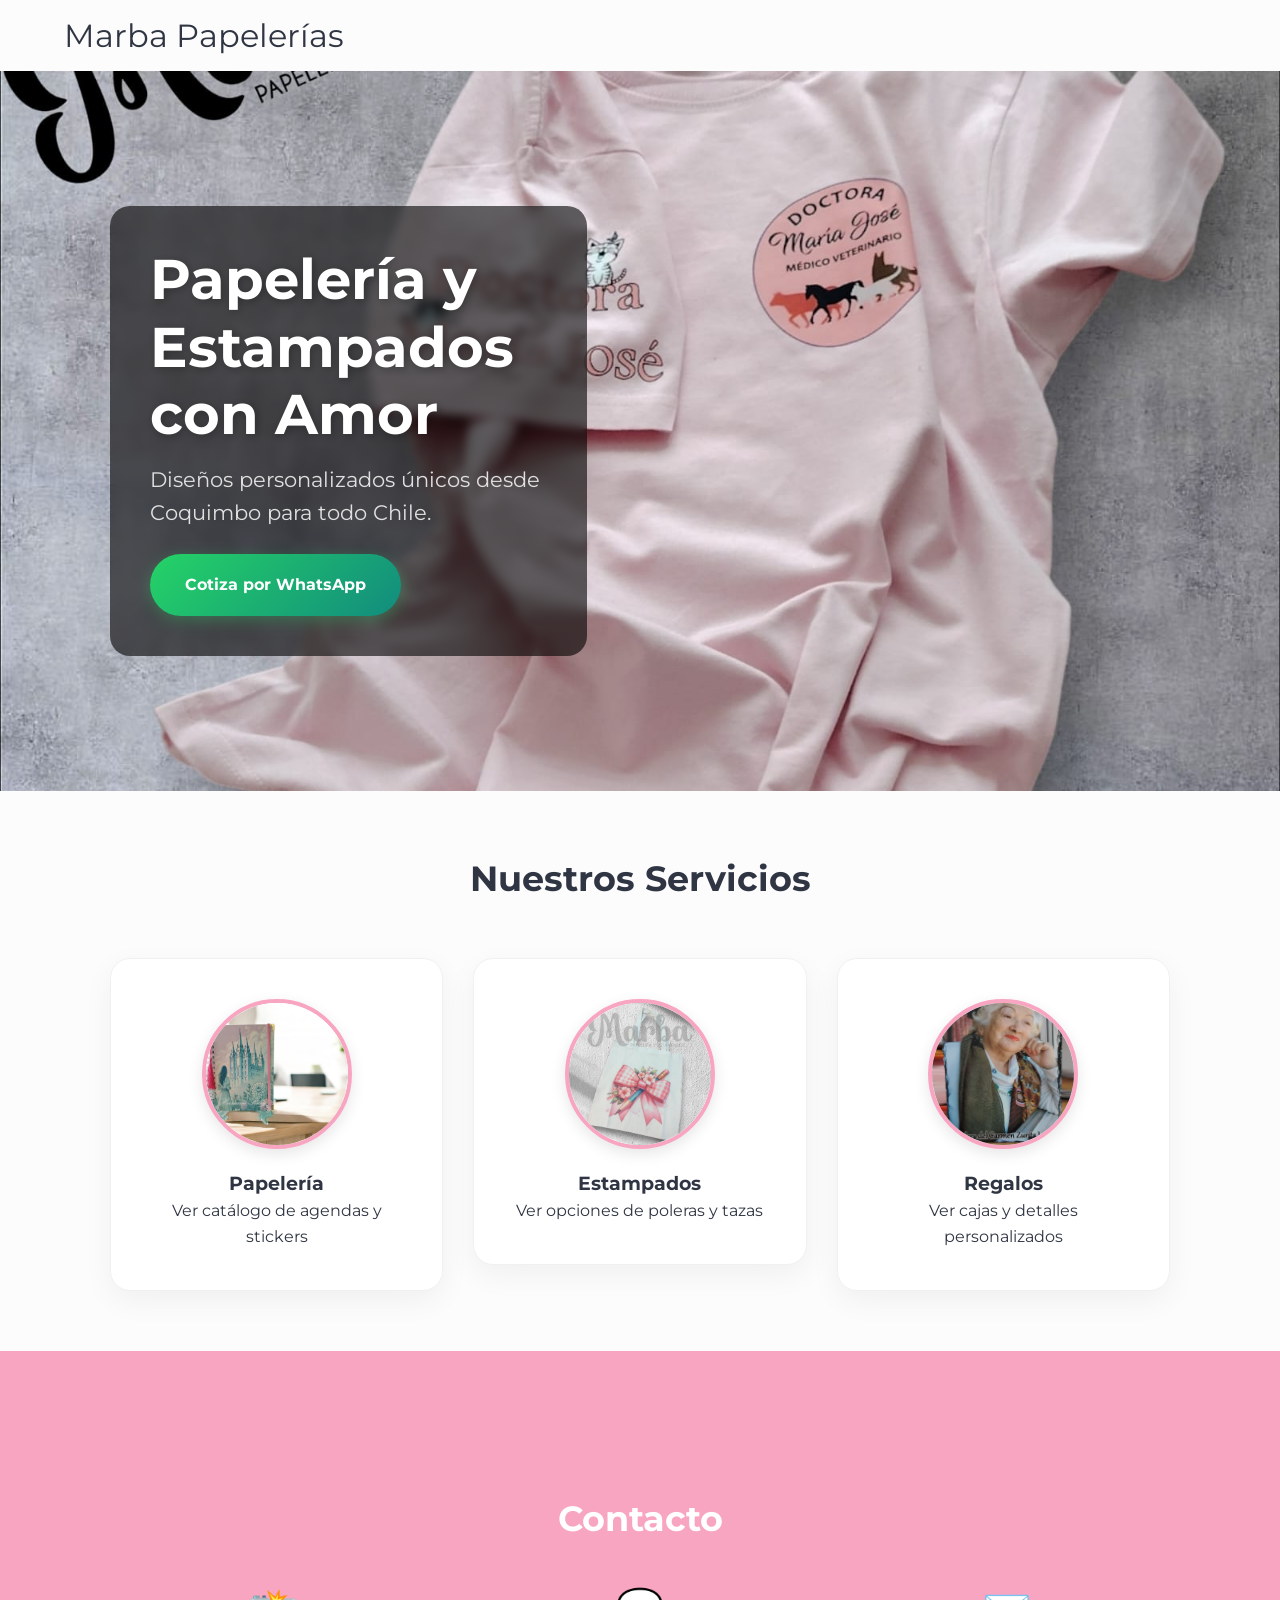
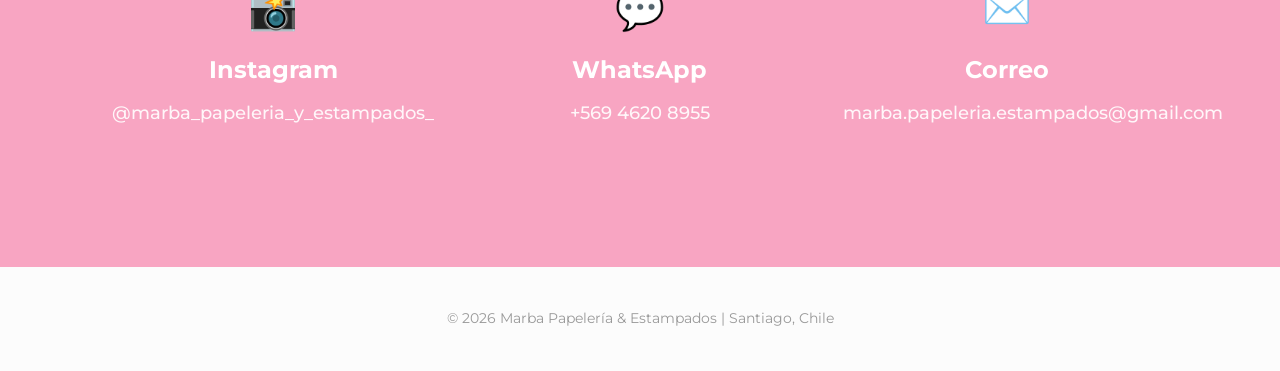
==== index.html @ c088f4d2 "Cambios" ====
<!DOCTYPE html>
<html lang="es">
<head>
    <link rel="icon" type="image/png" href="favicon.png">
    <meta charset="UTF-8">
    <meta name="viewport" content="width=device-width, initial-scale=1.0">
    <title>Marba | Papelería y Estampados</title>
    <link href="https://fonts.googleapis.com/css2?family=Montserrat:wght@400;700&family=Pacifico&display=swap" rel="stylesheet">
    <link rel="stylesheet" href="style.css">
</head>
<body>

    <nav>
        <div class="logo">Marba Papelerías</div>
    </nav>

    <header class="hero">
        <div class="container hero-flex">
            <div class="hero-text-block">
                <h1>Papelería y Estampados con Amor</h1>
                <p>Diseños personalizados únicos desde Coquimbo para todo Chile.</p>
                <a href="https://wa.me/56946208955" class="btn-cta" target="_blank">Cotiza por WhatsApp</a>
            </div>
            <div class="hero-image-spacer"></div>
        </div>
    </header>

    <main class="container" id="servicios">
        <h2 class="section-title">Nuestros Servicios</h2>
        <div class="grid-productos">
            <a href="papeleria.html" class="card-link">
                <div class="card">
                    <div class="card-img-container">
                        <img src="papeleria-img.jpg" alt="Papelería Marba">
                    </div>
                    <h3>Papelería</h3>
                    <p>Ver catálogo de agendas y stickers</p>
                </div>
            </a>

            <a href="estampados.html" class="card-link">
                <div class="card">
                    <div class="card-img-container">
                        <img src="estampados-img.jpg" alt="Estampados Marba">
                    </div>
                    <h3>Estampados</h3>
                    <p>Ver opciones de poleras y tazas</p>
                </div>
            </a>

            <a href="regalos.html" class="card-link">
                <div class="card">
                    <div class="card-img-container">
                        <img src="regalos-img.jpg" alt="Regalos Marba">
                    </div>
                    <h3>Regalos</h3>
                    <p>Ver cajas y detalles personalizados</p>
                </div>
            </a>
        </div>
    </main>

   <section class="contacto-section">
    <div class="container">
        <h2 class="section-title" style="color: white; margin-bottom: 30px;">Contacto</h2>
        <div class="contacto-grid">
            <div class="contacto-item">
                <span class="contacto-icon">📸</span>
                <h3>Instagram</h3>
                <a href="https://www.instagram.com/marba_papeleria_y_estampados_/" target="_blank" class="contacto-link">@marba_papeleria_y_estampados_</a>
            </div>
            <div class="contacto-item">
                <span class="contacto-icon">💬</span>
                <h3>WhatsApp</h3>
                <a href="https://wa.me/56946208955" target="_blank" class="contacto-link">+569 4620 8955</a>
            </div>
            <div class="contacto-item">
                <span class="contacto-icon">✉️</span>
                <h3>Correo</h3>
                <a href="mailto:marba.papeleria.estampados@gmail.com" class="contacto-link">marba.papeleria.estampados@gmail.com</a>
            </div>
        </div>
    </div>
</section>
<footer>
    <p>&copy; 2026 Marba Papelería & Estampados | Santiago, Chile</p>
</footer>
---- style.css ----
/* Variables de color de marca Marba */
:root {
    --primario: #ff6b81;
    --secundario: #f8a5c2;
    --oscuro: #2f3542;
    --blanco: #ffffff;
    --fondo: #fcfcfc;
    --whatsapp: #25d366;
}

/* Reset de estilos base */
* { 
    margin: 0; 
    padding: 0; 
    box-sizing: border-box; 
}

html { 
    scroll-behavior: smooth; 
}

body {
    font-family: 'Montserrat', sans-serif;
    color: var(--oscuro);
    background-color: var(--fondo);
    line-height: 1.6;
}

/* Navegación */
/* Ajuste general del nav */
nav {
    padding: 10px 5%; /* Reducimos el grosor de la barra blanca */
}

.logo {
    font-size: 2rem; /* Un poco más pequeño para dejar aire */
}

/* Sección Hero (Cabecera) */
.hero {
    background-image: url('hero-marba.jpg'); /* Asegúrate que la extensión sea .jpg */
    background-size: cover;
    background-position: center;
    background-attachment: fixed; /* Efecto Parallax */
    min-height: 80vh; 
    display: flex;
    align-items: center;
    color: white;
}

.hero-flex {
    display: flex;
    justify-content: space-between;
    align-items: center;
    width: 100%;
}

.hero-text-block {
    flex: 0 0 45%;
    text-align: left;
    background-color: rgba(0, 0, 0, 0.6); /* Fondo oscuro para leer mejor */
    padding: 40px;
    border-radius: 20px;
    backdrop-filter: blur(5px); /* Efecto desenfoque */
}

.hero-text-block h1 {
    font-size: 3.5rem;
    margin-bottom: 15px;
    line-height: 1.2;
    text-shadow: 2px 2px 10px rgba(0,0,0,0.3);
}

.hero-text-block p {
    font-size: 1.3rem;
    margin-bottom: 25px;
    color: #e0e0e0;
}

.hero-image-spacer {
    flex: 0 0 50%;
}

/* Botón de WhatsApp Pro */
.btn-cta {
    display: inline-block;
    background: linear-gradient(135deg, var(--whatsapp) 0%, #128c7e 100%);
    color: white;
    padding: 18px 35px;
    border-radius: 50px;
    text-decoration: none;
    font-weight: bold;
    transition: 0.3s;
    box-shadow: 0 4px 15px rgba(37, 211, 102, 0.3);
}

.btn-cta:hover { 
    transform: scale(1.05); 
    box-shadow: 0 6px 20px rgba(37, 211, 102, 0.4);
}

/* Grid de Servicios (Página Principal) */
.container { 
    max-width: 1100px; 
    margin: 60px auto; 
    padding: 0 20px; 
}

.section-title { 
    text-align: center; 
    margin-bottom: 50px; 
    font-size: 2.2rem; 
}

.grid-productos {
    display: grid;
    grid-template-columns: repeat(auto-fit, minmax(300px, 1fr));
    gap: 30px;
}

.card-link { 
    text-decoration: none; 
    color: inherit; 
}

.card {
    background: var(--blanco);
    padding: 40px;
    border-radius: 20px;
    text-align: center;
    box-shadow: 0 10px 30px rgba(0,0,0,0.05);
    transition: 0.3s;
    border: 1px solid #f0f0f0;
}

.card:hover { 
    transform: translateY(-10px); 
    border-color: var(--primario); 
}

/* Estilo para las fotos circulares en los servicios */
.card-img-container {
    width: 150px;
    height: 150px;
    margin: 0 auto 20px;
    border-radius: 50%;
    overflow: hidden;
    border: 4px solid var(--secundario);
    box-shadow: 0 5px 15px rgba(0,0,0,0.1);
}

.card-img-container img {
    width: 100%;
    height: 100%;
    object-fit: cover;
}

/* Galerías Internas (Papelería, Estampados, Regalos) */
.galeria-real {
    display: grid;
    grid-template-columns: repeat(auto-fit, minmax(280px, 1fr));
    gap: 25px;
    margin: 30px auto;
    max-width: 1000px;
}

.foto-item {
    background: var(--blanco);
    padding: 10px;
    border-radius: 15px;
    box-shadow: 0 4px 10px rgba(0,0,0,0.05);
    text-align: center;
}

.foto-item img {
    width: 100%;
    height: 250px; /* Tamaño controlado para que no sea invasivo */
    object-fit: cover;
    border-radius: 10px;
}

/* Secciones Sociales y Footer */
.social-section { 
    background-color: var(--secundario); 
    padding: 80px 20px; 
    text-align: center; 
    color: white; 
    margin-top: 60px; 
}

.insta-link { 
    color: white; 
    font-weight: bold; 
    font-size: 1.5rem; 
    text-decoration: none; 
    display: block; 
    margin-top: 15px; 
}

footer { 
    padding: 40px; 
    text-align: center; 
    font-size: 0.9rem; 
    color: #999; 
}

/* Animaciones de Entrada */
@keyframes aparecerSuave {
    from {
        opacity: 0;
        transform: translateY(30px);
    }
    to {
        opacity: 1;
        transform: translateY(0);
    }
}

.hero-content, .card, .section-title, .foto-item {
    animation: aparecerSuave 0.8s ease-out forwards;
}

.card:nth-child(1) { animation-delay: 0.2s; }
.card:nth-child(2) { animation-delay: 0.4s; }
.card:nth-child(3) { animation-delay: 0.6s; }

/* Responsive para Celulares */
@media (max-width: 768px) {
    .hero {
        min-height: 60vh; /* Bajamos un poco la altura en el celu */
        padding: 40px 10px; /* Menos espacio interno */
    }

    .hero-flex {
        flex-direction: column; /* Apilamos los elementos */
    }

    .hero-text-block {
        flex: 0 0 100%;
        text-align: center;
        padding: 20px; /* Reducimos el padding para que no tape tanto */
        margin: 0 10px;
        border-radius: 15px;
    }

    .hero-text-block h1 { 
        font-size: 1.8rem; /* Título más pequeño para que no se corte */
        line-height: 1.1; 
    }

    .hero-text-block p { 
        font-size: 1rem; /* Párrafo más legible en pantallas chicas */
        margin-bottom: 15px;
    }

    .btn-cta {
        padding: 12px 25px; /* Botón un poco más compacto */
        font-size: 0.9rem;
    }

    .hero-image-spacer { 
        display: none; 
    }
}

/* Nueva sección de contacto */
.contacto-section {
    background-color: var(--secundario); /* El rosado de Marba */
    padding: 80px 20px;
    text-align: center;
    color: white;
}

.contacto-grid {
    display: grid;
    grid-template-columns: repeat(auto-fit, minmax(250px, 1fr));
    gap: 40px;
    margin-top: 20px;
}

.contacto-item {
    transition: transform 0.3s ease;
}

.contacto-item:hover {
    transform: translateY(-5px);
}

.contacto-icon {
    font-size: 2.5rem;
    display: block;
    margin-bottom: 10px;
}

.contacto-item h3 {
    font-size: 1.5rem;
    margin-bottom: 10px;
}

.contacto-link {
    color: white;
    text-decoration: none;
    font-weight: 500;
    font-size: 1.1rem;
    opacity: 0.9;
    transition: opacity 0.3s;
}

.contacto-link:hover {
    opacity: 1;
    text-decoration: underline;
}
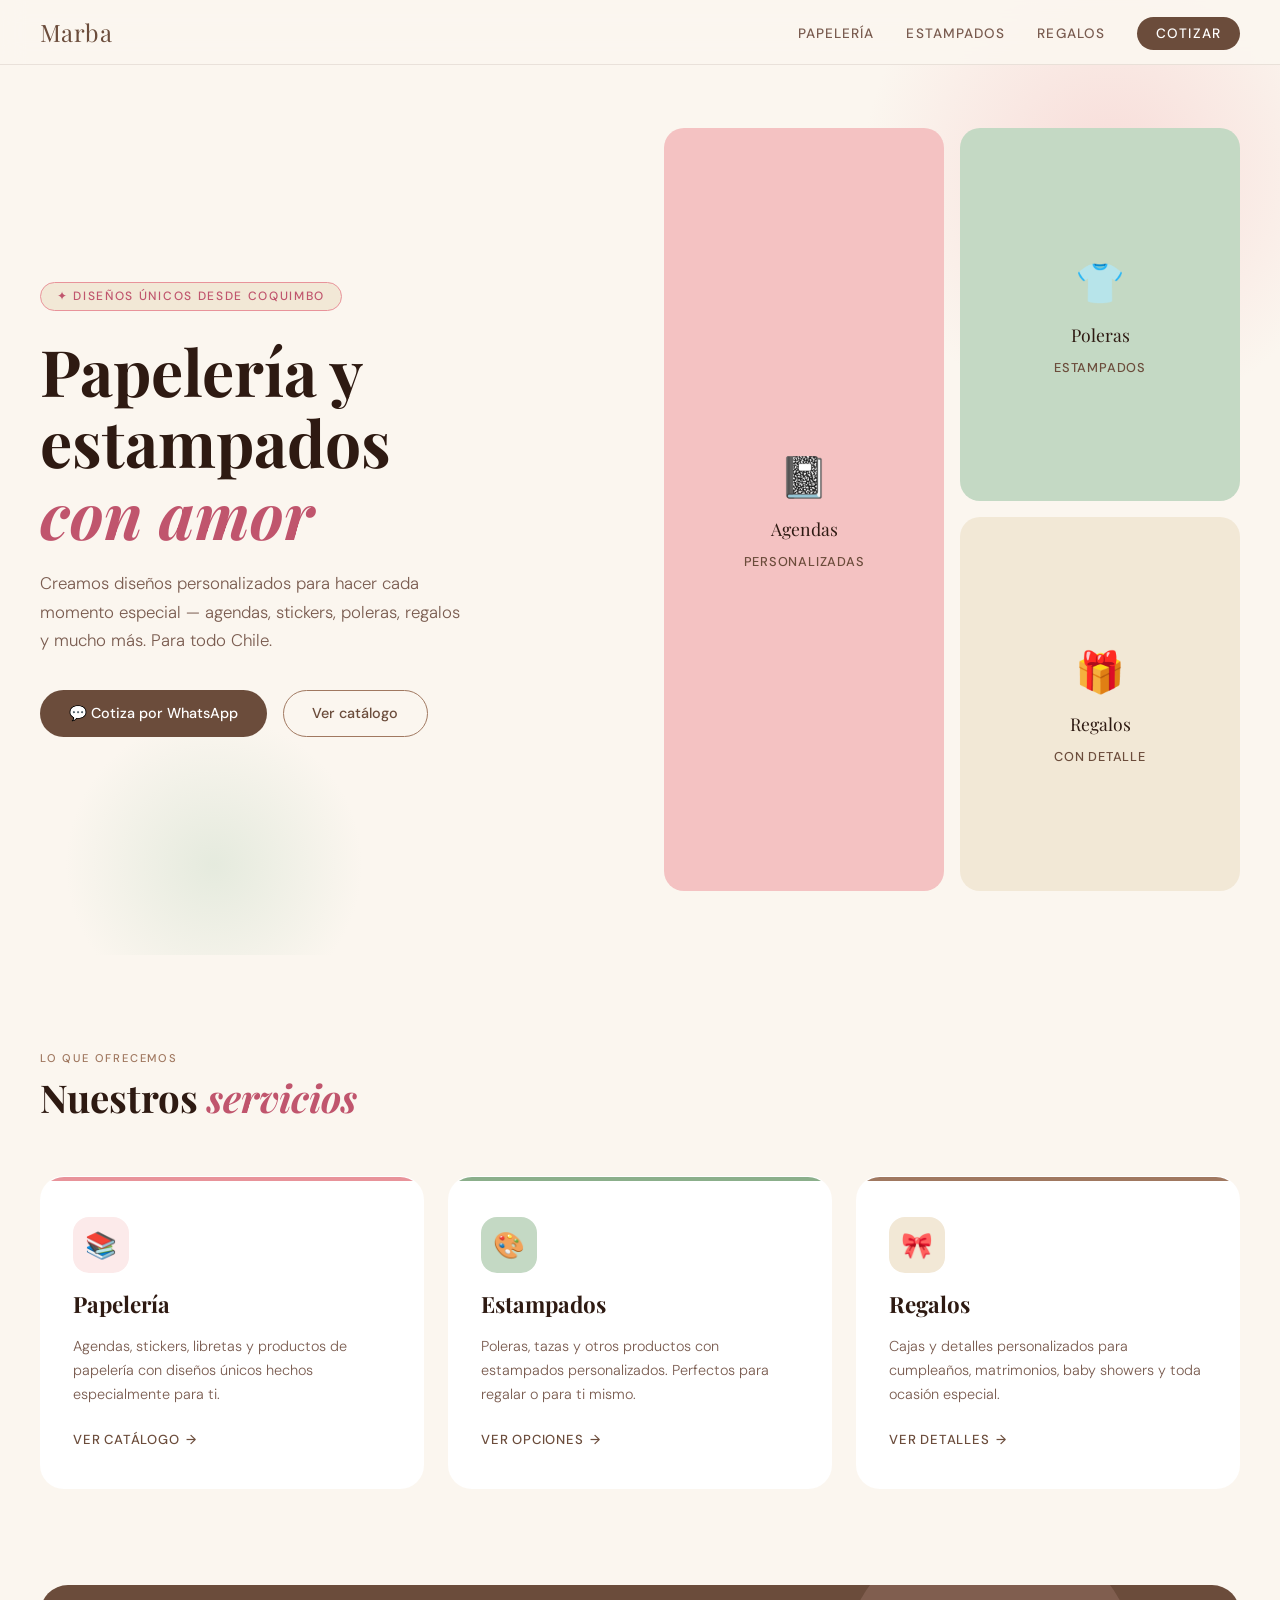
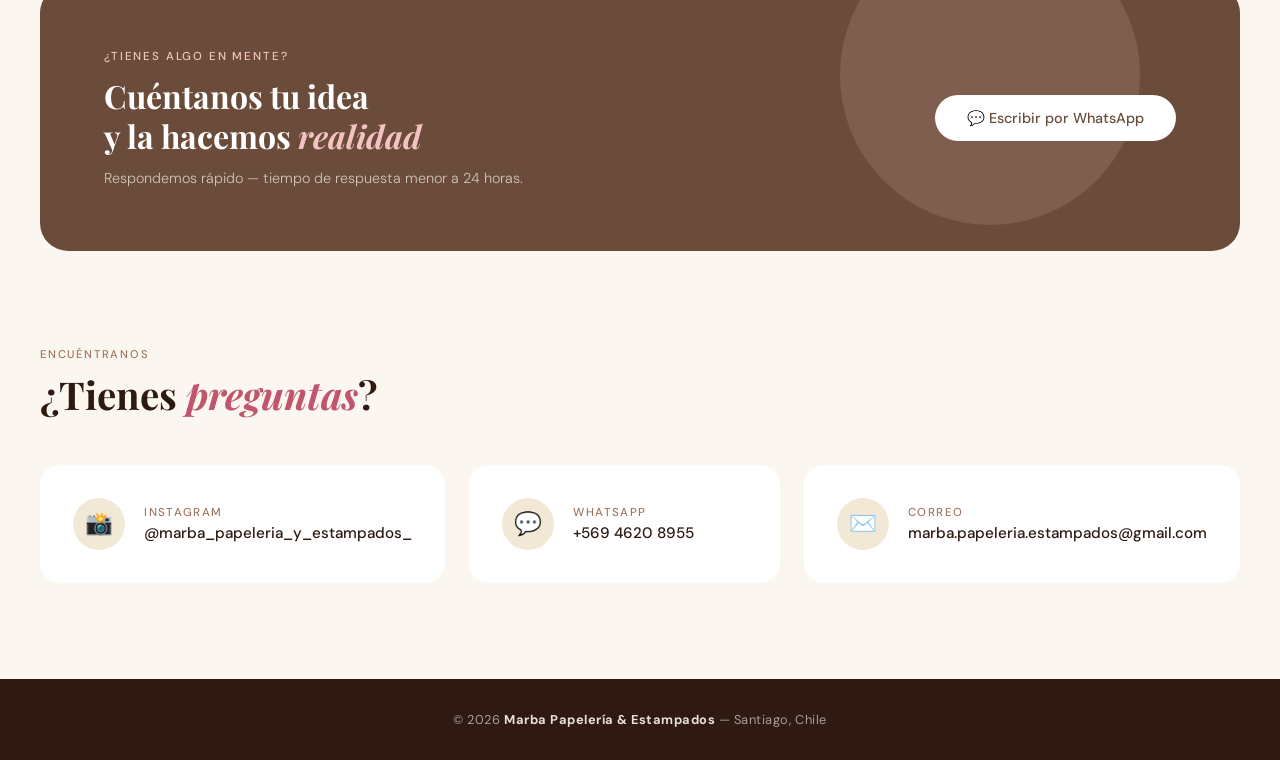
==== commit 9e554e3c: "Rediseño pagina principal" ====
--- a/index.html
+++ b/index.html
@@ -1,87 +1,689 @@
 <!DOCTYPE html>
 <html lang="es">
 <head>
-    <link rel="icon" type="image/png" href="favicon.png">
-    <meta charset="UTF-8">
-    <meta name="viewport" content="width=device-width, initial-scale=1.0">
-    <title>Marba | Papelería y Estampados</title>
-    <link href="https://fonts.googleapis.com/css2?family=Montserrat:wght@400;700&family=Pacifico&display=swap" rel="stylesheet">
-    <link rel="stylesheet" href="style.css">
+  <meta charset="UTF-8" />
+  <meta name="viewport" content="width=device-width, initial-scale=1.0" />
+  <title>Marba | Papelería y Estampados</title>
+  <link rel="preconnect" href="https://fonts.googleapis.com" />
+  <link rel="preconnect" href="https://fonts.gstatic.com" crossorigin />
+  <link href="https://fonts.googleapis.com/css2?family=Playfair+Display:ital,wght@0,400;0,700;1,400&family=DM+Sans:wght@300;400;500&display=swap" rel="stylesheet" />
+  <style>
+    *, *::before, *::after { box-sizing: border-box; margin: 0; padding: 0; }
+
+    :root {
+      --rosa:     #F4C2C2;
+      --rosa-md:  #E8939A;
+      --rosa-dk:  #C0556D;
+      --crema:    #FBF6EF;
+      --crema-dk: #F2E8D6;
+      --cafe:     #6B4C3B;
+      --cafe-lt:  #A07860;
+      --verde:    #8BAF8B;
+      --verde-lt: #C4D9C4;
+      --text:     #2E1A12;
+      --text-md:  #7A5C50;
+      --white:    #FFFFFF;
+    }
+
+    html { scroll-behavior: smooth; }
+
+    body {
+      font-family: 'DM Sans', sans-serif;
+      background-color: var(--crema);
+      color: var(--text);
+      overflow-x: hidden;
+    }
+
+    /* ─── NAV ─── */
+    nav {
+      position: fixed;
+      top: 0; left: 0; right: 0;
+      z-index: 100;
+      display: flex;
+      align-items: center;
+      justify-content: space-between;
+      padding: 1rem 2.5rem;
+      background: rgba(251, 246, 239, 0.88);
+      backdrop-filter: blur(12px);
+      border-bottom: 1px solid rgba(107, 76, 59, 0.12);
+    }
+
+    .nav-logo {
+      font-family: 'Playfair Display', serif;
+      font-size: 1.5rem;
+      color: var(--cafe);
+      text-decoration: none;
+      letter-spacing: 0.02em;
+    }
+
+    .nav-links { display: flex; gap: 2rem; list-style: none; }
+
+    .nav-links a {
+      font-size: 0.85rem;
+      font-weight: 500;
+      letter-spacing: 0.08em;
+      text-transform: uppercase;
+      color: var(--text-md);
+      text-decoration: none;
+      transition: color 0.2s;
+    }
+
+    .nav-links a:hover { color: var(--cafe); }
+
+    .nav-cta {
+      background: var(--cafe);
+      color: var(--white) !important;
+      padding: 0.5rem 1.2rem;
+      border-radius: 100px;
+      transition: background 0.2s !important;
+    }
+
+    .nav-cta:hover { background: var(--rosa-dk) !important; color: var(--white) !important; }
+
+    /* ─── HERO ─── */
+    .hero {
+      min-height: 100vh;
+      display: grid;
+      grid-template-columns: 1fr 1fr;
+      align-items: center;
+      padding: 8rem 2.5rem 4rem;
+      gap: 3rem;
+      position: relative;
+      overflow: hidden;
+    }
+
+    .hero::before {
+      content: '';
+      position: absolute;
+      top: -80px; right: -80px;
+      width: 500px; height: 500px;
+      border-radius: 50%;
+      background: radial-gradient(circle, var(--rosa) 0%, transparent 70%);
+      opacity: 0.5;
+      pointer-events: none;
+    }
+
+    .hero::after {
+      content: '';
+      position: absolute;
+      bottom: -60px; left: 5%;
+      width: 300px; height: 300px;
+      border-radius: 50%;
+      background: radial-gradient(circle, var(--verde-lt) 0%, transparent 70%);
+      opacity: 0.4;
+      pointer-events: none;
+    }
+
+    .hero-text { position: relative; z-index: 1; }
+
+    .hero-tag {
+      display: inline-block;
+      font-size: 0.75rem;
+      font-weight: 500;
+      letter-spacing: 0.14em;
+      text-transform: uppercase;
+      color: var(--rosa-dk);
+      background: var(--crema-dk);
+      border: 1px solid var(--rosa-md);
+      padding: 0.35rem 1rem;
+      border-radius: 100px;
+      margin-bottom: 1.5rem;
+      animation: fadeUp 0.6s ease both;
+    }
+
+    .hero h1 {
+      font-family: 'Playfair Display', serif;
+      font-size: clamp(2.8rem, 5vw, 4.2rem);
+      line-height: 1.12;
+      color: var(--text);
+      margin-bottom: 1.2rem;
+      animation: fadeUp 0.6s 0.1s ease both;
+    }
+
+    .hero h1 em {
+      font-style: italic;
+      color: var(--rosa-dk);
+    }
+
+    .hero-desc {
+      font-size: 1.05rem;
+      color: var(--text-md);
+      line-height: 1.7;
+      max-width: 420px;
+      margin-bottom: 2.2rem;
+      font-weight: 300;
+      animation: fadeUp 0.6s 0.2s ease both;
+    }
+
+    .hero-actions {
+      display: flex;
+      gap: 1rem;
+      flex-wrap: wrap;
+      animation: fadeUp 0.6s 0.3s ease both;
+    }
+
+    .btn-primary {
+      display: inline-flex;
+      align-items: center;
+      gap: 0.5rem;
+      background: var(--cafe);
+      color: var(--white);
+      padding: 0.85rem 1.8rem;
+      border-radius: 100px;
+      font-size: 0.9rem;
+      font-weight: 500;
+      text-decoration: none;
+      transition: transform 0.2s, background 0.2s;
+    }
+
+    .btn-primary:hover { background: var(--rosa-dk); transform: translateY(-2px); }
+
+    .btn-secondary {
+      display: inline-flex;
+      align-items: center;
+      gap: 0.5rem;
+      background: transparent;
+      color: var(--cafe);
+      padding: 0.85rem 1.8rem;
+      border-radius: 100px;
+      border: 1.5px solid var(--cafe-lt);
+      font-size: 0.9rem;
+      font-weight: 500;
+      text-decoration: none;
+      transition: transform 0.2s, border-color 0.2s;
+    }
+
+    .btn-secondary:hover { border-color: var(--cafe); transform: translateY(-2px); }
+
+    /* Hero illustration area */
+    .hero-visual {
+      position: relative;
+      z-index: 1;
+      animation: fadeIn 0.8s 0.2s ease both;
+    }
+
+    .hero-card-grid {
+      display: grid;
+      grid-template-columns: 1fr 1fr;
+      gap: 1rem;
+    }
+
+    .hero-card {
+      border-radius: 20px;
+      overflow: hidden;
+      aspect-ratio: 3/4;
+      position: relative;
+    }
+
+    .hero-card:first-child {
+      grid-column: 1 / 2;
+      grid-row: 1 / 3;
+      aspect-ratio: auto;
+      min-height: 340px;
+    }
+
+    .hero-card-inner {
+      width: 100%; height: 100%;
+      display: flex;
+      flex-direction: column;
+      align-items: center;
+      justify-content: center;
+      padding: 1.5rem;
+      font-family: 'Playfair Display', serif;
+      font-size: 1.1rem;
+      color: var(--text);
+      text-align: center;
+      gap: 0.5rem;
+    }
+
+    .hero-card:nth-child(1) .hero-card-inner { background: var(--rosa); }
+    .hero-card:nth-child(2) .hero-card-inner { background: var(--verde-lt); }
+    .hero-card:nth-child(3) .hero-card-inner { background: var(--crema-dk); }
+
+    .hero-card-icon {
+      font-size: 2.5rem;
+      margin-bottom: 0.5rem;
+    }
+
+    .hero-card-label {
+      font-size: 0.8rem;
+      font-family: 'DM Sans', sans-serif;
+      font-weight: 500;
+      letter-spacing: 0.06em;
+      text-transform: uppercase;
+      color: var(--cafe);
+      margin-top: 0.3rem;
+    }
+
+    /* ─── SERVICIOS ─── */
+    .section {
+      padding: 6rem 2.5rem;
+    }
+
+    .section-header {
+      display: flex;
+      align-items: flex-end;
+      justify-content: space-between;
+      margin-bottom: 3.5rem;
+      flex-wrap: wrap;
+      gap: 1rem;
+    }
+
+    .section-tag {
+      font-size: 0.7rem;
+      font-weight: 500;
+      letter-spacing: 0.16em;
+      text-transform: uppercase;
+      color: var(--cafe-lt);
+      margin-bottom: 0.6rem;
+    }
+
+    .section-title {
+      font-family: 'Playfair Display', serif;
+      font-size: clamp(1.8rem, 3vw, 2.6rem);
+      line-height: 1.2;
+      color: var(--text);
+    }
+
+    .section-title em { font-style: italic; color: var(--rosa-dk); }
+
+    .services-grid {
+      display: grid;
+      grid-template-columns: repeat(3, 1fr);
+      gap: 1.5rem;
+    }
+
+    .service-card {
+      background: var(--white);
+      border-radius: 24px;
+      padding: 2.5rem 2rem;
+      text-decoration: none;
+      color: inherit;
+      border: 1.5px solid transparent;
+      transition: transform 0.25s, border-color 0.25s, box-shadow 0.25s;
+      display: flex;
+      flex-direction: column;
+      gap: 1rem;
+      position: relative;
+      overflow: hidden;
+    }
+
+    .service-card::before {
+      content: '';
+      position: absolute;
+      top: 0; left: 0; right: 0;
+      height: 4px;
+      background: var(--card-accent, var(--rosa));
+      border-radius: 4px 4px 0 0;
+    }
+
+    .service-card:nth-child(1) { --card-accent: var(--rosa-md); }
+    .service-card:nth-child(2) { --card-accent: var(--verde); }
+    .service-card:nth-child(3) { --card-accent: var(--cafe-lt); }
+
+    .service-card:hover {
+      transform: translateY(-6px);
+      border-color: var(--crema-dk);
+      box-shadow: 0 12px 40px rgba(107, 76, 59, 0.1);
+    }
+
+    .service-icon {
+      width: 56px; height: 56px;
+      border-radius: 16px;
+      display: flex;
+      align-items: center;
+      justify-content: center;
+      font-size: 1.6rem;
+      background: var(--icon-bg, var(--crema-dk));
+    }
+
+    .service-card:nth-child(1) .service-icon { background: #FCEAEA; }
+    .service-card:nth-child(2) .service-icon { background: var(--verde-lt); }
+    .service-card:nth-child(3) .service-icon { background: var(--crema-dk); }
+
+    .service-name {
+      font-family: 'Playfair Display', serif;
+      font-size: 1.4rem;
+      color: var(--text);
+    }
+
+    .service-desc {
+      font-size: 0.9rem;
+      color: var(--text-md);
+      line-height: 1.65;
+      font-weight: 300;
+      flex: 1;
+    }
+
+    .service-link {
+      font-size: 0.82rem;
+      font-weight: 500;
+      letter-spacing: 0.06em;
+      text-transform: uppercase;
+      color: var(--cafe);
+      display: flex;
+      align-items: center;
+      gap: 0.4rem;
+      margin-top: 0.5rem;
+    }
+
+    .service-link::after {
+      content: '→';
+      transition: transform 0.2s;
+    }
+
+    .service-card:hover .service-link::after { transform: translateX(4px); }
+
+    /* ─── BANNER ─── */
+    .banner {
+      margin: 0 2.5rem;
+      border-radius: 28px;
+      background: var(--cafe);
+      padding: 4rem 4rem;
+      display: flex;
+      align-items: center;
+      justify-content: space-between;
+      gap: 2rem;
+      flex-wrap: wrap;
+      position: relative;
+      overflow: hidden;
+    }
+
+    .banner::before {
+      content: '';
+      position: absolute;
+      top: -60px; right: 100px;
+      width: 300px; height: 300px;
+      border-radius: 50%;
+      background: rgba(244, 194, 194, 0.15);
+    }
+
+    .banner-text { position: relative; z-index: 1; }
+
+    .banner-label {
+      font-size: 0.72rem;
+      letter-spacing: 0.16em;
+      text-transform: uppercase;
+      color: var(--rosa);
+      font-weight: 500;
+      margin-bottom: 0.8rem;
+    }
+
+    .banner-title {
+      font-family: 'Playfair Display', serif;
+      font-size: clamp(1.5rem, 2.5vw, 2.2rem);
+      color: var(--white);
+      line-height: 1.25;
+    }
+
+    .banner-title em { font-style: italic; color: var(--rosa); }
+
+    .banner-sub {
+      font-size: 0.9rem;
+      color: rgba(251, 246, 239, 0.7);
+      margin-top: 0.8rem;
+      font-weight: 300;
+    }
+
+    .btn-light {
+      display: inline-flex;
+      align-items: center;
+      gap: 0.5rem;
+      background: var(--white);
+      color: var(--cafe);
+      padding: 0.9rem 2rem;
+      border-radius: 100px;
+      font-size: 0.9rem;
+      font-weight: 500;
+      text-decoration: none;
+      transition: transform 0.2s, background 0.2s;
+      white-space: nowrap;
+      position: relative;
+      z-index: 1;
+    }
+
+    .btn-light:hover { background: var(--rosa); transform: translateY(-2px); }
+
+    /* ─── CONTACTO ─── */
+    .contact-section {
+      padding: 6rem 2.5rem;
+    }
+
+    .contact-grid {
+      display: grid;
+      grid-template-columns: 1fr 1fr 1fr;
+      gap: 1.5rem;
+      margin-top: 3rem;
+    }
+
+    .contact-card {
+      background: var(--white);
+      border-radius: 20px;
+      padding: 2rem;
+      display: flex;
+      align-items: center;
+      gap: 1.2rem;
+      text-decoration: none;
+      color: inherit;
+      border: 1.5px solid transparent;
+      transition: transform 0.2s, border-color 0.2s;
+    }
+
+    .contact-card:hover {
+      transform: translateY(-4px);
+      border-color: var(--crema-dk);
+    }
+
+    .contact-icon {
+      width: 52px; height: 52px;
+      border-radius: 50%;
+      background: var(--crema-dk);
+      display: flex;
+      align-items: center;
+      justify-content: center;
+      font-size: 1.4rem;
+      flex-shrink: 0;
+    }
+
+    .contact-info { flex: 1; }
+
+    .contact-platform {
+      font-size: 0.72rem;
+      letter-spacing: 0.12em;
+      text-transform: uppercase;
+      color: var(--cafe-lt);
+      font-weight: 500;
+      margin-bottom: 0.2rem;
+    }
+
+    .contact-value {
+      font-size: 0.95rem;
+      font-weight: 500;
+      color: var(--text);
+    }
+
+    /* ─── FOOTER ─── */
+    footer {
+      background: var(--text);
+      color: rgba(251, 246, 239, 0.6);
+      text-align: center;
+      padding: 2rem;
+      font-size: 0.8rem;
+      letter-spacing: 0.04em;
+    }
+
+    footer a { color: var(--rosa); text-decoration: none; }
+
+    /* ─── ANIMACIONES ─── */
+    @keyframes fadeUp {
+      from { opacity: 0; transform: translateY(20px); }
+      to   { opacity: 1; transform: translateY(0); }
+    }
+
+    @keyframes fadeIn {
+      from { opacity: 0; }
+      to   { opacity: 1; }
+    }
+
+    /* ─── RESPONSIVE ─── */
+    @media (max-width: 900px) {
+      .hero { grid-template-columns: 1fr; padding-top: 6rem; }
+      .hero-visual { display: none; }
+      .services-grid { grid-template-columns: 1fr; }
+      .contact-grid { grid-template-columns: 1fr; }
+      .banner { margin: 0 1.5rem; padding: 2.5rem; }
+      .nav-links { display: none; }
+      nav { padding: 1rem 1.5rem; }
+    }
+
+    @media (max-width: 600px) {
+      .section { padding: 4rem 1.5rem; }
+      .hero { padding: 6rem 1.5rem 3rem; }
+      .hero-actions { flex-direction: column; }
+      .btn-primary, .btn-secondary { text-align: center; justify-content: center; }
+    }
+  </style>
 </head>
 <body>
 
-    <nav>
-        <div class="logo">Marba Papelerías</div>
-    </nav>
-
-    <header class="hero">
-        <div class="container hero-flex">
-            <div class="hero-text-block">
-                <h1>Papelería y Estampados con Amor</h1>
-                <p>Diseños personalizados únicos desde Coquimbo para todo Chile.</p>
-                <a href="https://wa.me/56946208955" class="btn-cta" target="_blank">Cotiza por WhatsApp</a>
-            </div>
-            <div class="hero-image-spacer"></div>
+  <!-- NAV -->
+  <nav>
+    <a class="nav-logo" href="#">Marba</a>
+    <ul class="nav-links">
+      <li><a href="papeleria.html">Papelería</a></li>
+      <li><a href="estampados.html">Estampados</a></li>
+      <li><a href="regalos.html">Regalos</a></li>
+      <li><a href="https://wa.me/56946208955" class="nav-cta">Cotizar</a></li>
+    </ul>
+  </nav>
+
+  <!-- HERO -->
+  <section class="hero">
+    <div class="hero-text">
+      <span class="hero-tag">✦ Diseños únicos desde Coquimbo</span>
+      <h1>Papelería y estampados<br><em>con amor</em></h1>
+      <p class="hero-desc">
+        Creamos diseños personalizados para hacer cada momento especial — agendas, stickers, poleras, regalos y mucho más. Para todo Chile.
+      </p>
+      <div class="hero-actions">
+        <a class="btn-primary" href="https://wa.me/56946208955">
+          💬 Cotiza por WhatsApp
+        </a>
+        <a class="btn-secondary" href="#servicios">
+          Ver catálogo
+        </a>
+      </div>
+    </div>
+
+    <div class="hero-visual">
+      <div class="hero-card-grid">
+        <div class="hero-card">
+          <div class="hero-card-inner">
+            <div class="hero-card-icon">📓</div>
+            <span>Agendas</span>
+            <span class="hero-card-label">Personalizadas</span>
+          </div>
         </div>
-    </header>
-
-    <main class="container" id="servicios">
-        <h2 class="section-title">Nuestros Servicios</h2>
-        <div class="grid-productos">
-            <a href="papeleria.html" class="card-link">
-                <div class="card">
-                    <div class="card-img-container">
-                        <img src="papeleria-img.jpg" alt="Papelería Marba">
-                    </div>
-                    <h3>Papelería</h3>
-                    <p>Ver catálogo de agendas y stickers</p>
-                </div>
-            </a>
-
-            <a href="estampados.html" class="card-link">
-                <div class="card">
-                    <div class="card-img-container">
-                        <img src="estampados-img.jpg" alt="Estampados Marba">
-                    </div>
-                    <h3>Estampados</h3>
-                    <p>Ver opciones de poleras y tazas</p>
-                </div>
-            </a>
-
-            <a href="regalos.html" class="card-link">
-                <div class="card">
-                    <div class="card-img-container">
-                        <img src="regalos-img.jpg" alt="Regalos Marba">
-                    </div>
-                    <h3>Regalos</h3>
-                    <p>Ver cajas y detalles personalizados</p>
-                </div>
-            </a>
+        <div class="hero-card">
+          <div class="hero-card-inner">
+            <div class="hero-card-icon">👕</div>
+            <span>Poleras</span>
+            <span class="hero-card-label">Estampados</span>
+          </div>
         </div>
-    </main>
-
-   <section class="contacto-section">
-    <div class="container">
-        <h2 class="section-title" style="color: white; margin-bottom: 30px;">Contacto</h2>
-        <div class="contacto-grid">
-            <div class="contacto-item">
-                <span class="contacto-icon">📸</span>
-                <h3>Instagram</h3>
-                <a href="https://www.instagram.com/marba_papeleria_y_estampados_/" target="_blank" class="contacto-link">@marba_papeleria_y_estampados_</a>
-            </div>
-            <div class="contacto-item">
-                <span class="contacto-icon">💬</span>
-                <h3>WhatsApp</h3>
-                <a href="https://wa.me/56946208955" target="_blank" class="contacto-link">+569 4620 8955</a>
-            </div>
-            <div class="contacto-item">
-                <span class="contacto-icon">✉️</span>
-                <h3>Correo</h3>
-                <a href="mailto:marba.papeleria.estampados@gmail.com" class="contacto-link">marba.papeleria.estampados@gmail.com</a>
-            </div>
+        <div class="hero-card">
+          <div class="hero-card-inner">
+            <div class="hero-card-icon">🎁</div>
+            <span>Regalos</span>
+            <span class="hero-card-label">Con detalle</span>
+          </div>
         </div>
+      </div>
     </div>
-</section>
-<footer>
-    <p>&copy; 2026 Marba Papelería & Estampados | Santiago, Chile</p>
-</footer>+  </section>
+
+  <!-- SERVICIOS -->
+  <section class="section" id="servicios">
+    <div class="section-header">
+      <div>
+        <p class="section-tag">Lo que ofrecemos</p>
+        <h2 class="section-title">Nuestros <em>servicios</em></h2>
+      </div>
+    </div>
+
+    <div class="services-grid">
+      <a href="papeleria.html" class="service-card">
+        <div class="service-icon">📚</div>
+        <h3 class="service-name">Papelería</h3>
+        <p class="service-desc">Agendas, stickers, libretas y productos de papelería con diseños únicos hechos especialmente para ti.</p>
+        <span class="service-link">Ver catálogo</span>
+      </a>
+
+      <a href="estampados.html" class="service-card">
+        <div class="service-icon">🎨</div>
+        <h3 class="service-name">Estampados</h3>
+        <p class="service-desc">Poleras, tazas y otros productos con estampados personalizados. Perfectos para regalar o para ti mismo.</p>
+        <span class="service-link">Ver opciones</span>
+      </a>
+
+      <a href="regalos.html" class="service-card">
+        <div class="service-icon">🎀</div>
+        <h3 class="service-name">Regalos</h3>
+        <p class="service-desc">Cajas y detalles personalizados para cumpleaños, matrimonios, baby showers y toda ocasión especial.</p>
+        <span class="service-link">Ver detalles</span>
+      </a>
+    </div>
+  </section>
+
+  <!-- BANNER CTA -->
+  <div class="banner">
+    <div class="banner-text">
+      <p class="banner-label">¿Tienes algo en mente?</p>
+      <h2 class="banner-title">Cuéntanos tu idea<br>y la hacemos <em>realidad</em></h2>
+      <p class="banner-sub">Respondemos rápido — tiempo de respuesta menor a 24 horas.</p>
+    </div>
+    <a href="https://wa.me/56946208955" class="btn-light">💬 Escribir por WhatsApp</a>
+  </div>
+
+  <!-- CONTACTO -->
+  <section class="contact-section" id="contacto">
+    <div>
+      <p class="section-tag">Encuéntranos</p>
+      <h2 class="section-title">¿Tienes <em>preguntas</em>?</h2>
+    </div>
+
+    <div class="contact-grid">
+      <a href="https://www.instagram.com/marba_papeleria_y_estampados_/" target="_blank" class="contact-card">
+        <div class="contact-icon">📸</div>
+        <div class="contact-info">
+          <p class="contact-platform">Instagram</p>
+          <p class="contact-value">@marba_papeleria_y_estampados_</p>
+        </div>
+      </a>
+
+      <a href="https://wa.me/56946208955" target="_blank" class="contact-card">
+        <div class="contact-icon">💬</div>
+        <div class="contact-info">
+          <p class="contact-platform">WhatsApp</p>
+          <p class="contact-value">+569 4620 8955</p>
+        </div>
+      </a>
+
+      <a href="mailto:marba.papeleria.estampados@gmail.com" class="contact-card">
+        <div class="contact-icon">✉️</div>
+        <div class="contact-info">
+          <p class="contact-platform">Correo</p>
+          <p class="contact-value">marba.papeleria.estampados@gmail.com</p>
+        </div>
+      </a>
+    </div>
+  </section>
+
+  <!-- FOOTER -->
+  <footer>
+    © 2026 <strong style="color: rgba(251,246,239,0.9)">Marba Papelería & Estampados</strong> — Santiago, Chile<br>
+
+  </footer>
+
+</body>
+</html>
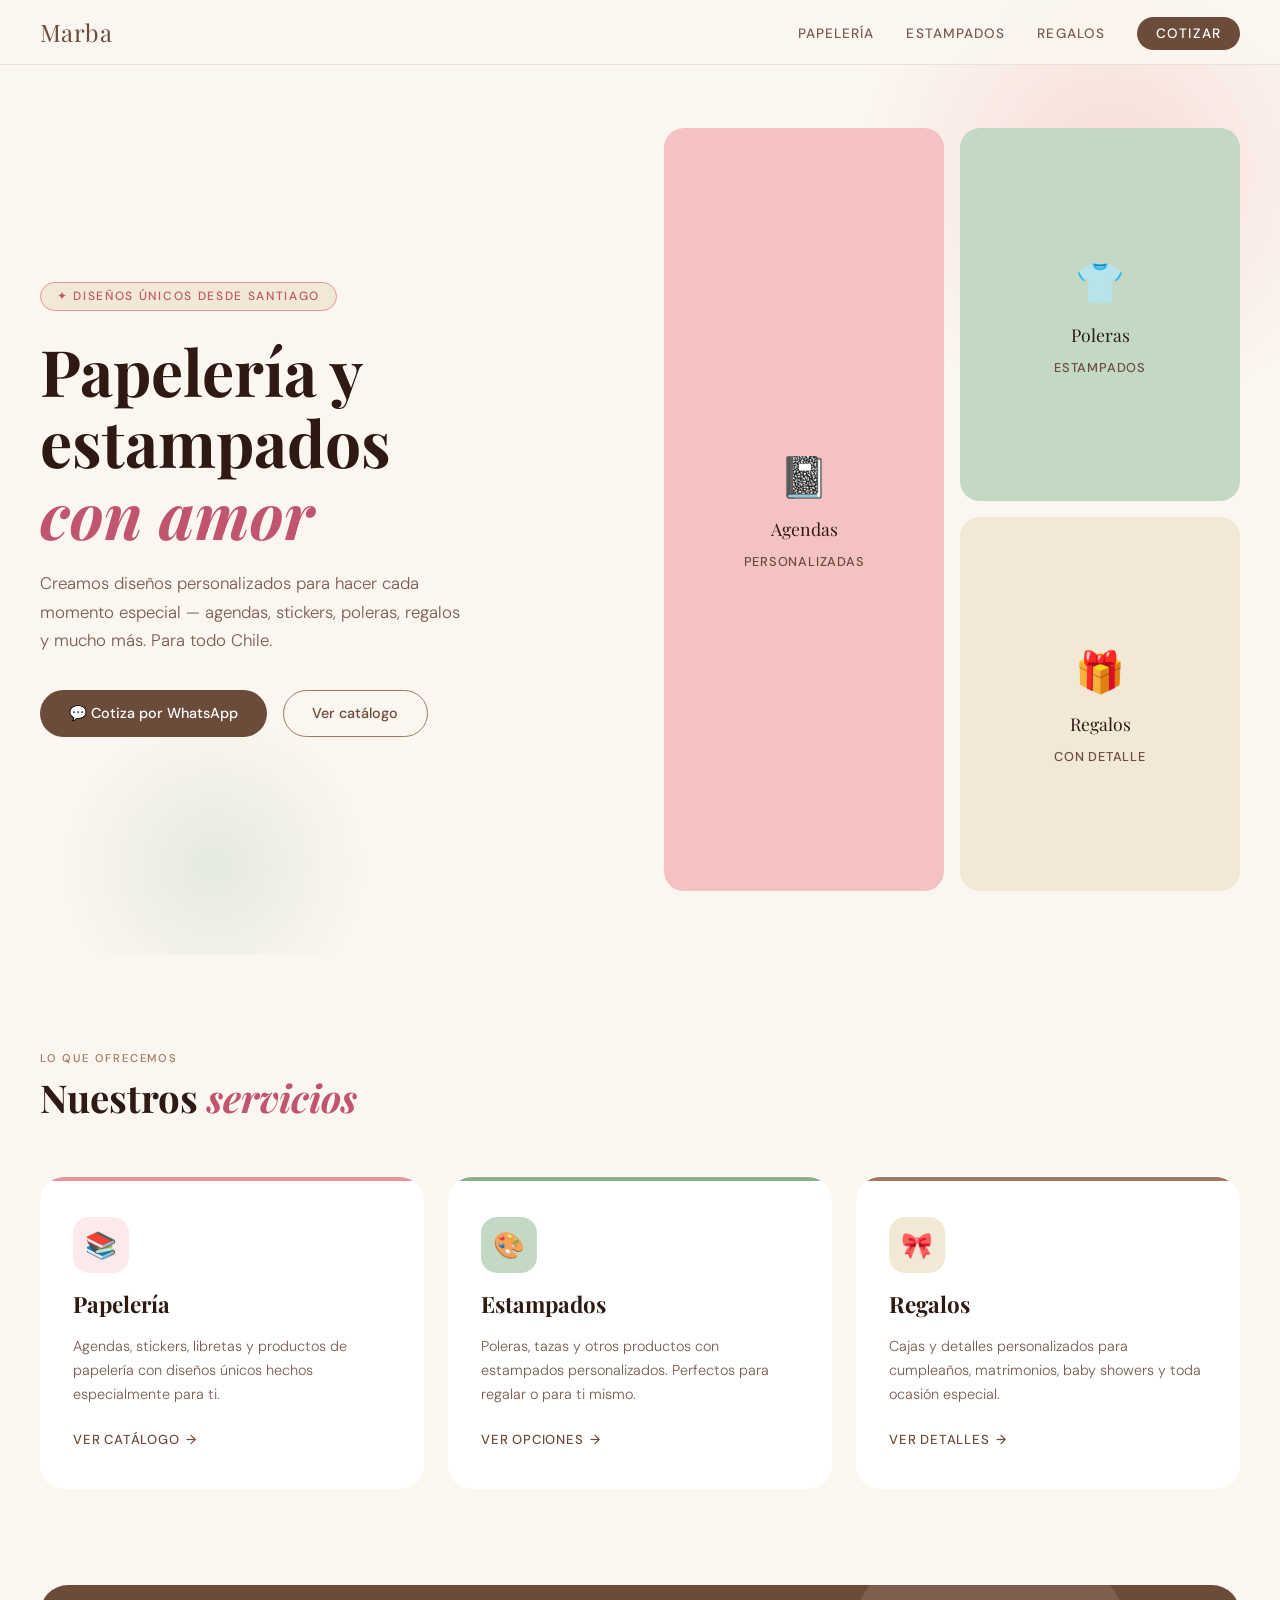
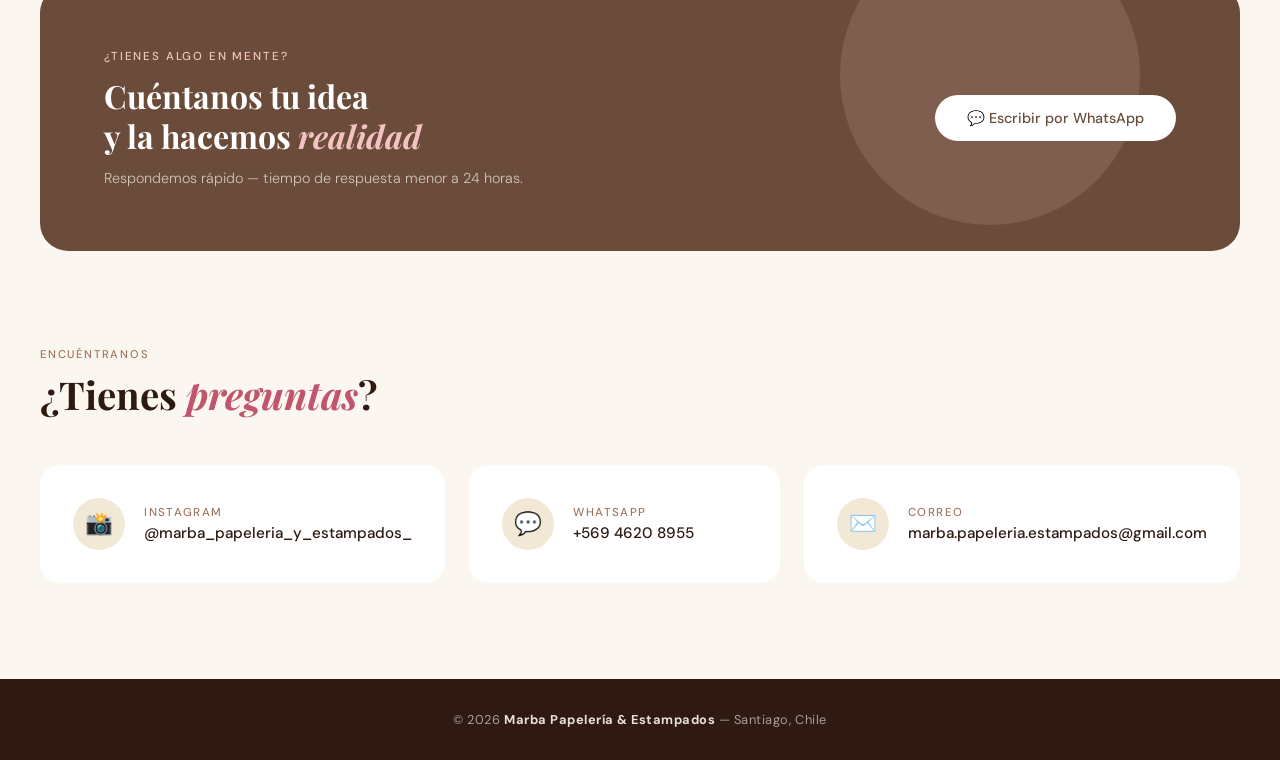
==== commit 8ce38a0e: "ultimo ajustes" ====
--- a/index.html
+++ b/index.html
@@ -560,7 +560,7 @@
   <!-- HERO -->
   <section class="hero">
     <div class="hero-text">
-      <span class="hero-tag">✦ Diseños únicos desde Coquimbo</span>
+      <span class="hero-tag">✦ Diseños únicos desde Santiago</span>
       <h1>Papelería y estampados<br><em>con amor</em></h1>
       <p class="hero-desc">
         Creamos diseños personalizados para hacer cada momento especial — agendas, stickers, poleras, regalos y mucho más. Para todo Chile.
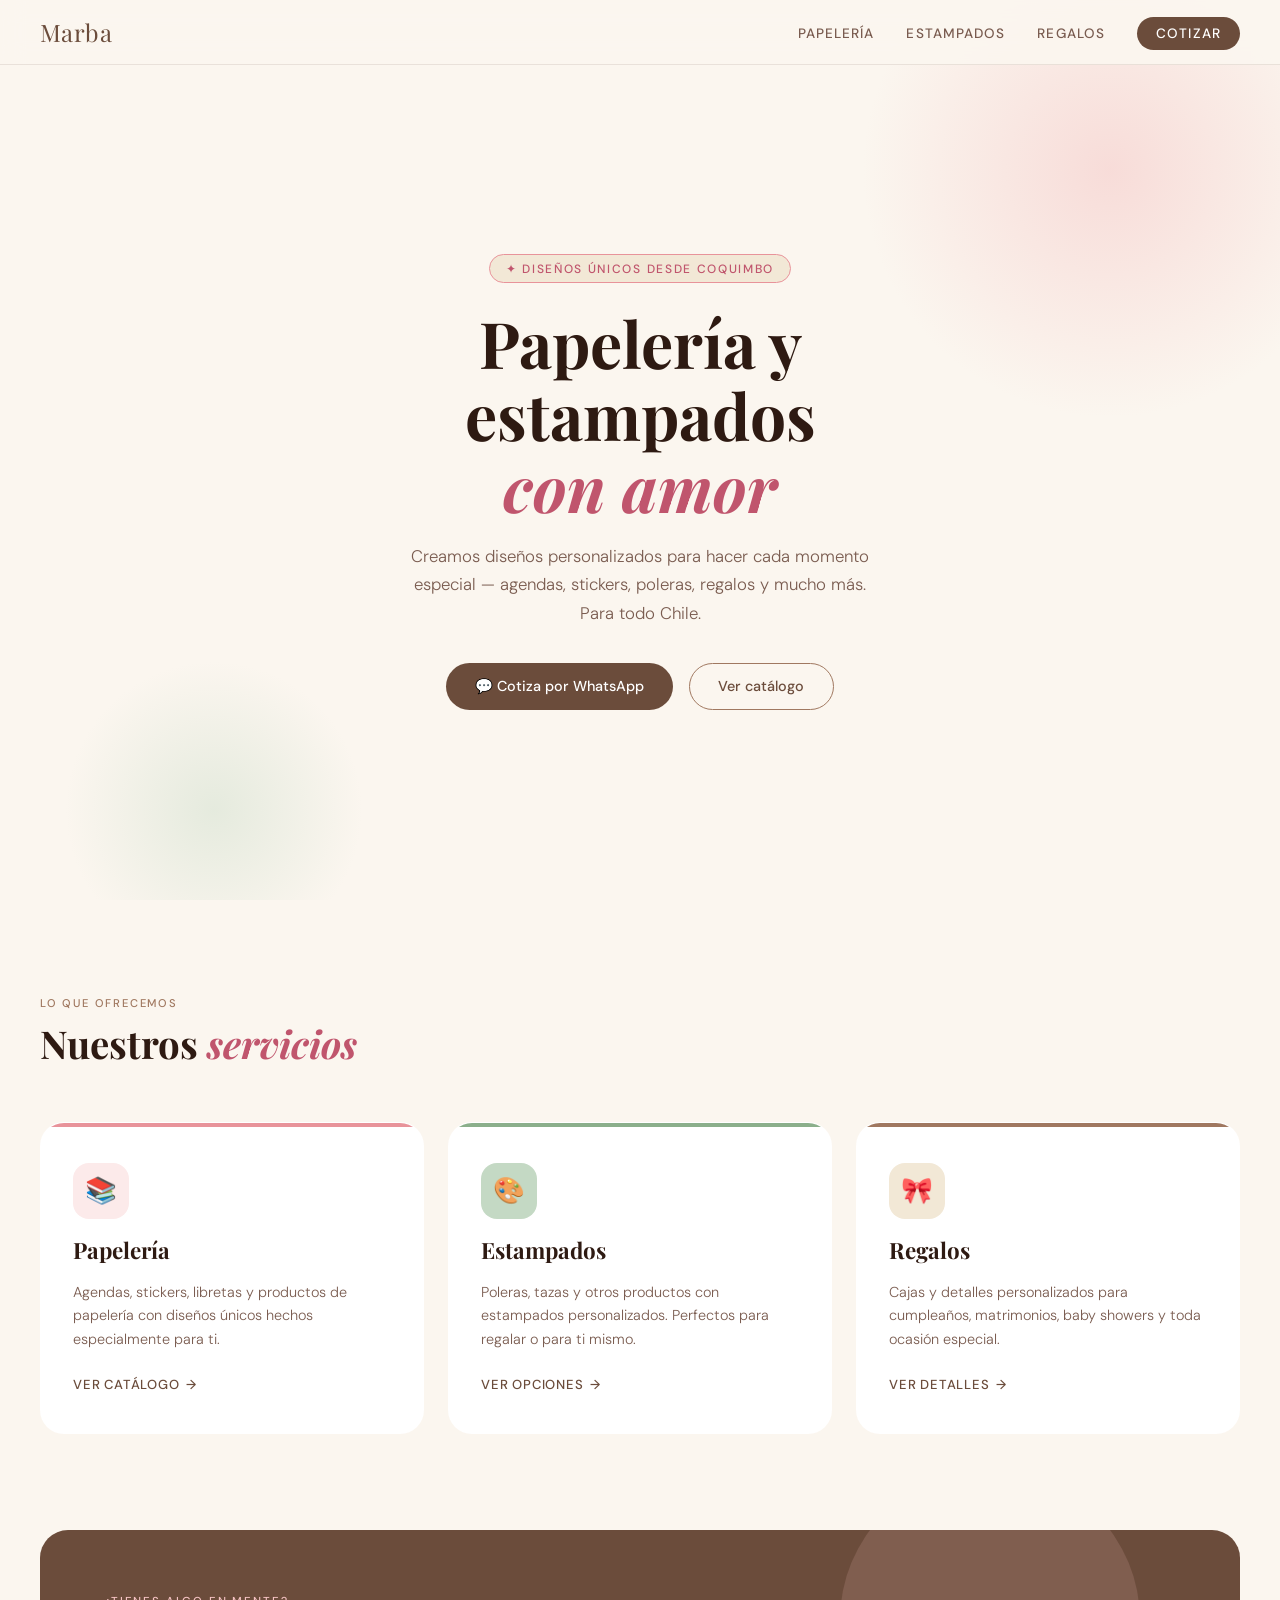
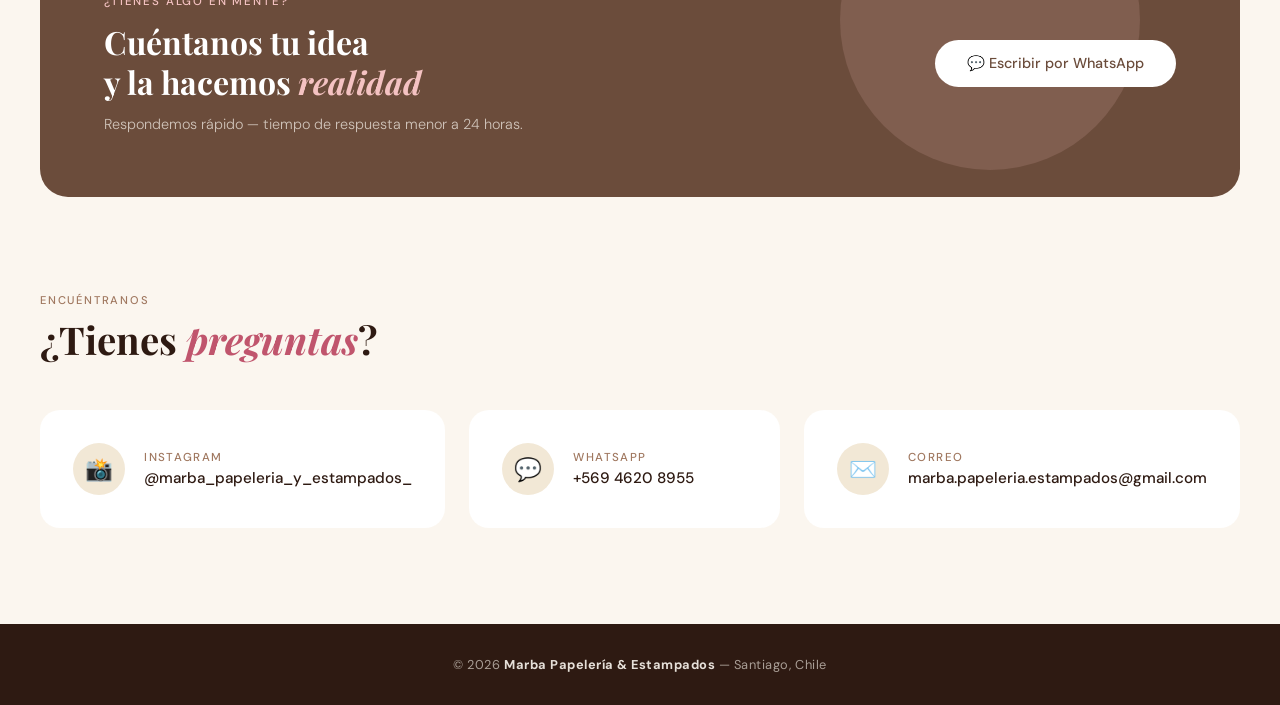
==== commit 8b0685f4: "pruebas de diseño" ====
--- a/index.html
+++ b/index.html
@@ -83,11 +83,12 @@
     /* ─── HERO ─── */
     .hero {
       min-height: 100vh;
-      display: grid;
-      grid-template-columns: 1fr 1fr;
-      align-items: center;
+      display: flex;
+      flex-direction: column;
+      align-items: center;
+      justify-content: center;
+      text-align: center;
       padding: 8rem 2.5rem 4rem;
-      gap: 3rem;
       position: relative;
       overflow: hidden;
     }
@@ -114,7 +115,7 @@
       pointer-events: none;
     }
 
-    .hero-text { position: relative; z-index: 1; }
+    .hero-text { position: relative; z-index: 1; max-width: 680px; }
 
     .hero-tag {
       display: inline-block;
@@ -149,8 +150,8 @@
       font-size: 1.05rem;
       color: var(--text-md);
       line-height: 1.7;
-      max-width: 420px;
-      margin-bottom: 2.2rem;
+      max-width: 480px;
+      margin: 0 auto 2.2rem;
       font-weight: 300;
       animation: fadeUp 0.6s 0.2s ease both;
     }
@@ -159,6 +160,7 @@
       display: flex;
       gap: 1rem;
       flex-wrap: wrap;
+      justify-content: center;
       animation: fadeUp 0.6s 0.3s ease both;
     }
 
@@ -560,7 +562,7 @@
   <!-- HERO -->
   <section class="hero">
     <div class="hero-text">
-      <span class="hero-tag">✦ Diseños únicos desde Santiago</span>
+      <span class="hero-tag">✦ Diseños únicos desde Coquimbo</span>
       <h1>Papelería y estampados<br><em>con amor</em></h1>
       <p class="hero-desc">
         Creamos diseños personalizados para hacer cada momento especial — agendas, stickers, poleras, regalos y mucho más. Para todo Chile.
@@ -575,31 +577,7 @@
       </div>
     </div>
 
-    <div class="hero-visual">
-      <div class="hero-card-grid">
-        <div class="hero-card">
-          <div class="hero-card-inner">
-            <div class="hero-card-icon">📓</div>
-            <span>Agendas</span>
-            <span class="hero-card-label">Personalizadas</span>
-          </div>
-        </div>
-        <div class="hero-card">
-          <div class="hero-card-inner">
-            <div class="hero-card-icon">👕</div>
-            <span>Poleras</span>
-            <span class="hero-card-label">Estampados</span>
-          </div>
-        </div>
-        <div class="hero-card">
-          <div class="hero-card-inner">
-            <div class="hero-card-icon">🎁</div>
-            <span>Regalos</span>
-            <span class="hero-card-label">Con detalle</span>
-          </div>
-        </div>
-      </div>
-    </div>
+
   </section>
 
   <!-- SERVICIOS -->
@@ -682,7 +660,6 @@
   <!-- FOOTER -->
   <footer>
     © 2026 <strong style="color: rgba(251,246,239,0.9)">Marba Papelería & Estampados</strong> — Santiago, Chile<br>
-
   </footer>
 
 </body>
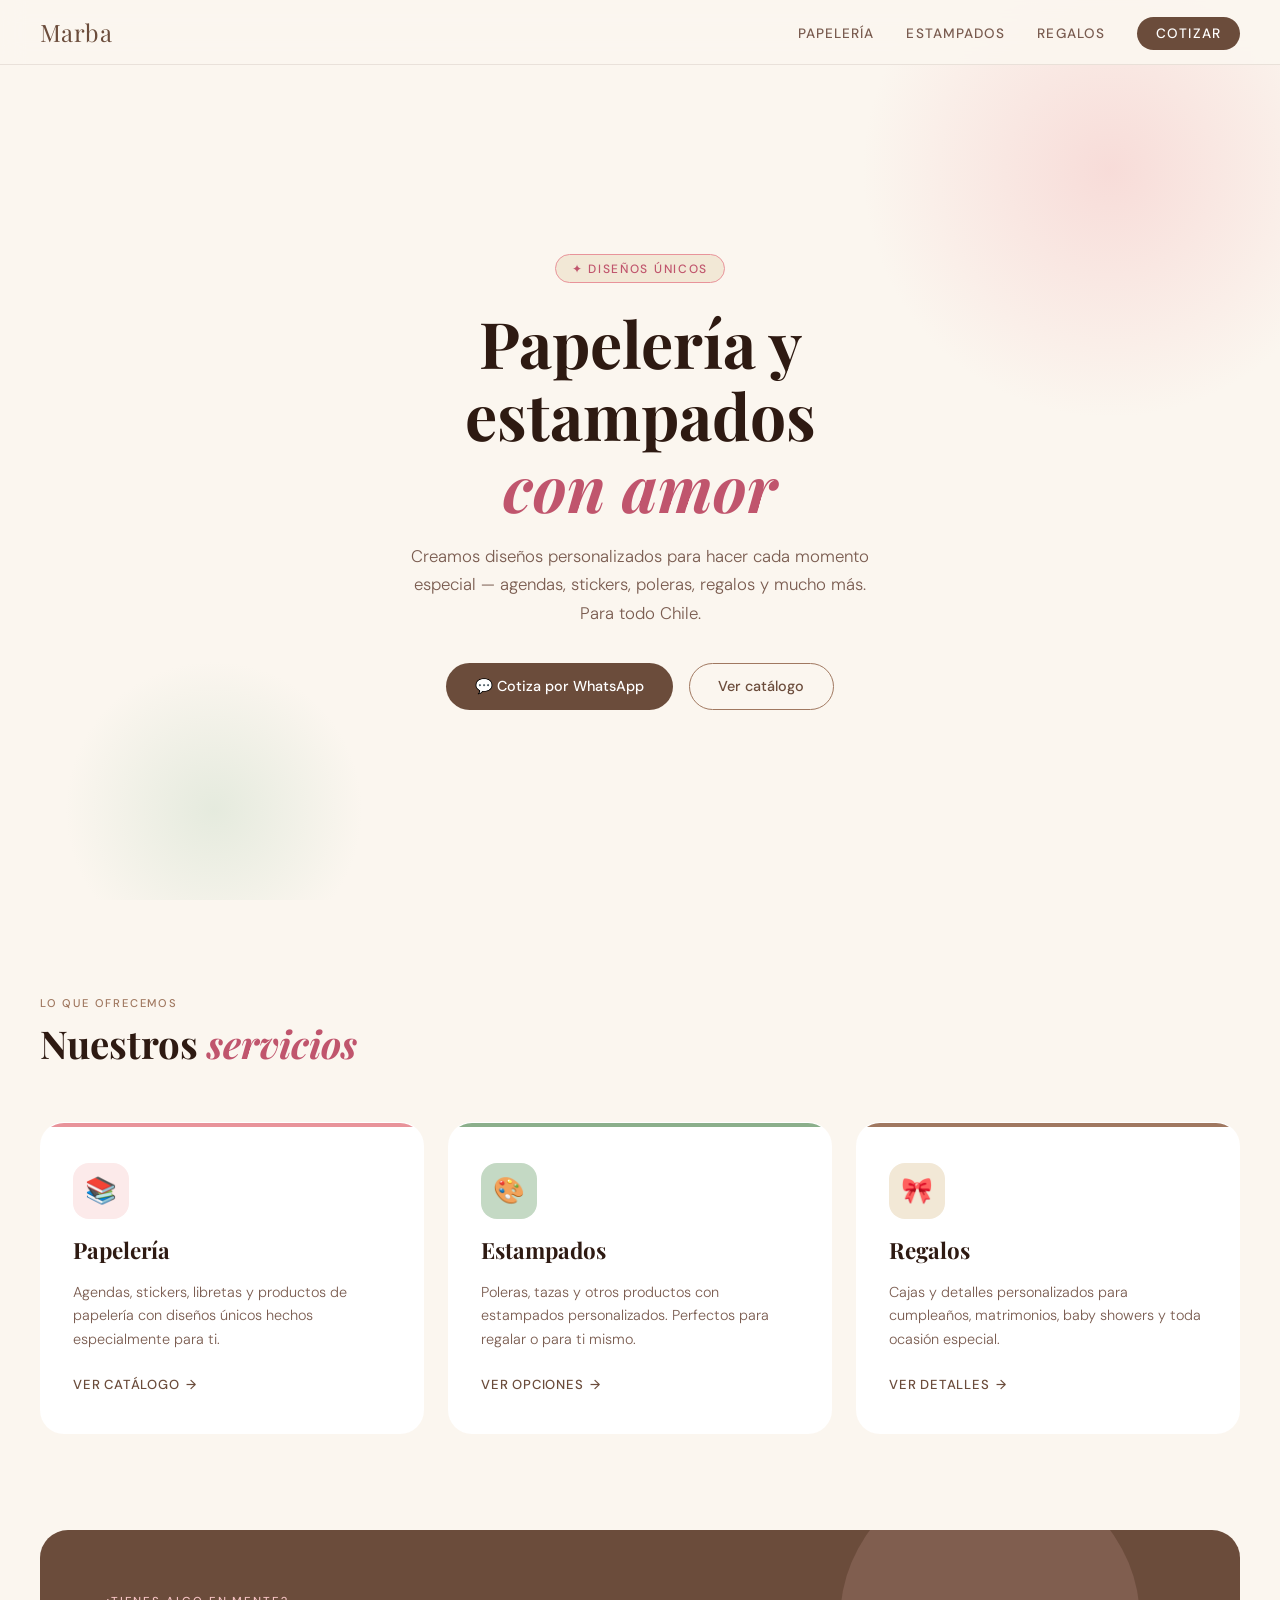
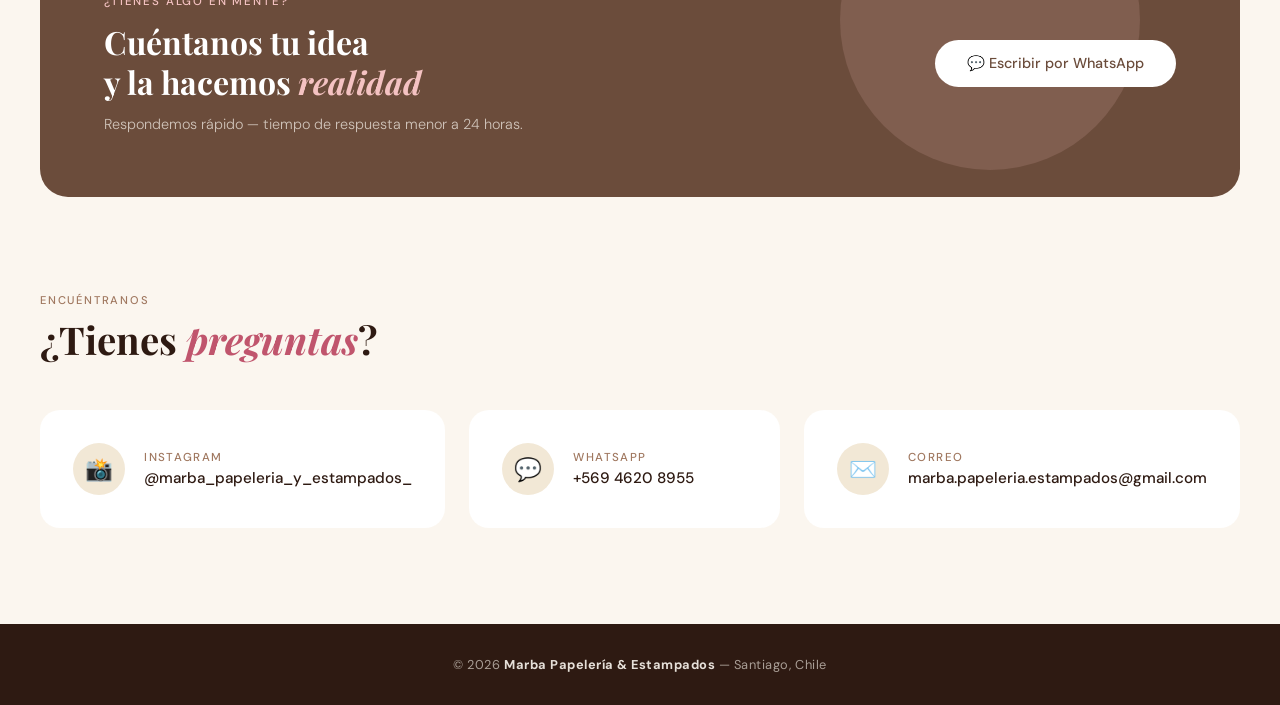
==== commit 3e60c2d9: "otros cambios" ====
--- a/index.html
+++ b/index.html
@@ -562,7 +562,7 @@
   <!-- HERO -->
   <section class="hero">
     <div class="hero-text">
-      <span class="hero-tag">✦ Diseños únicos desde Coquimbo</span>
+      <span class="hero-tag">✦ Diseños únicos </span>
       <h1>Papelería y estampados<br><em>con amor</em></h1>
       <p class="hero-desc">
         Creamos diseños personalizados para hacer cada momento especial — agendas, stickers, poleras, regalos y mucho más. Para todo Chile.
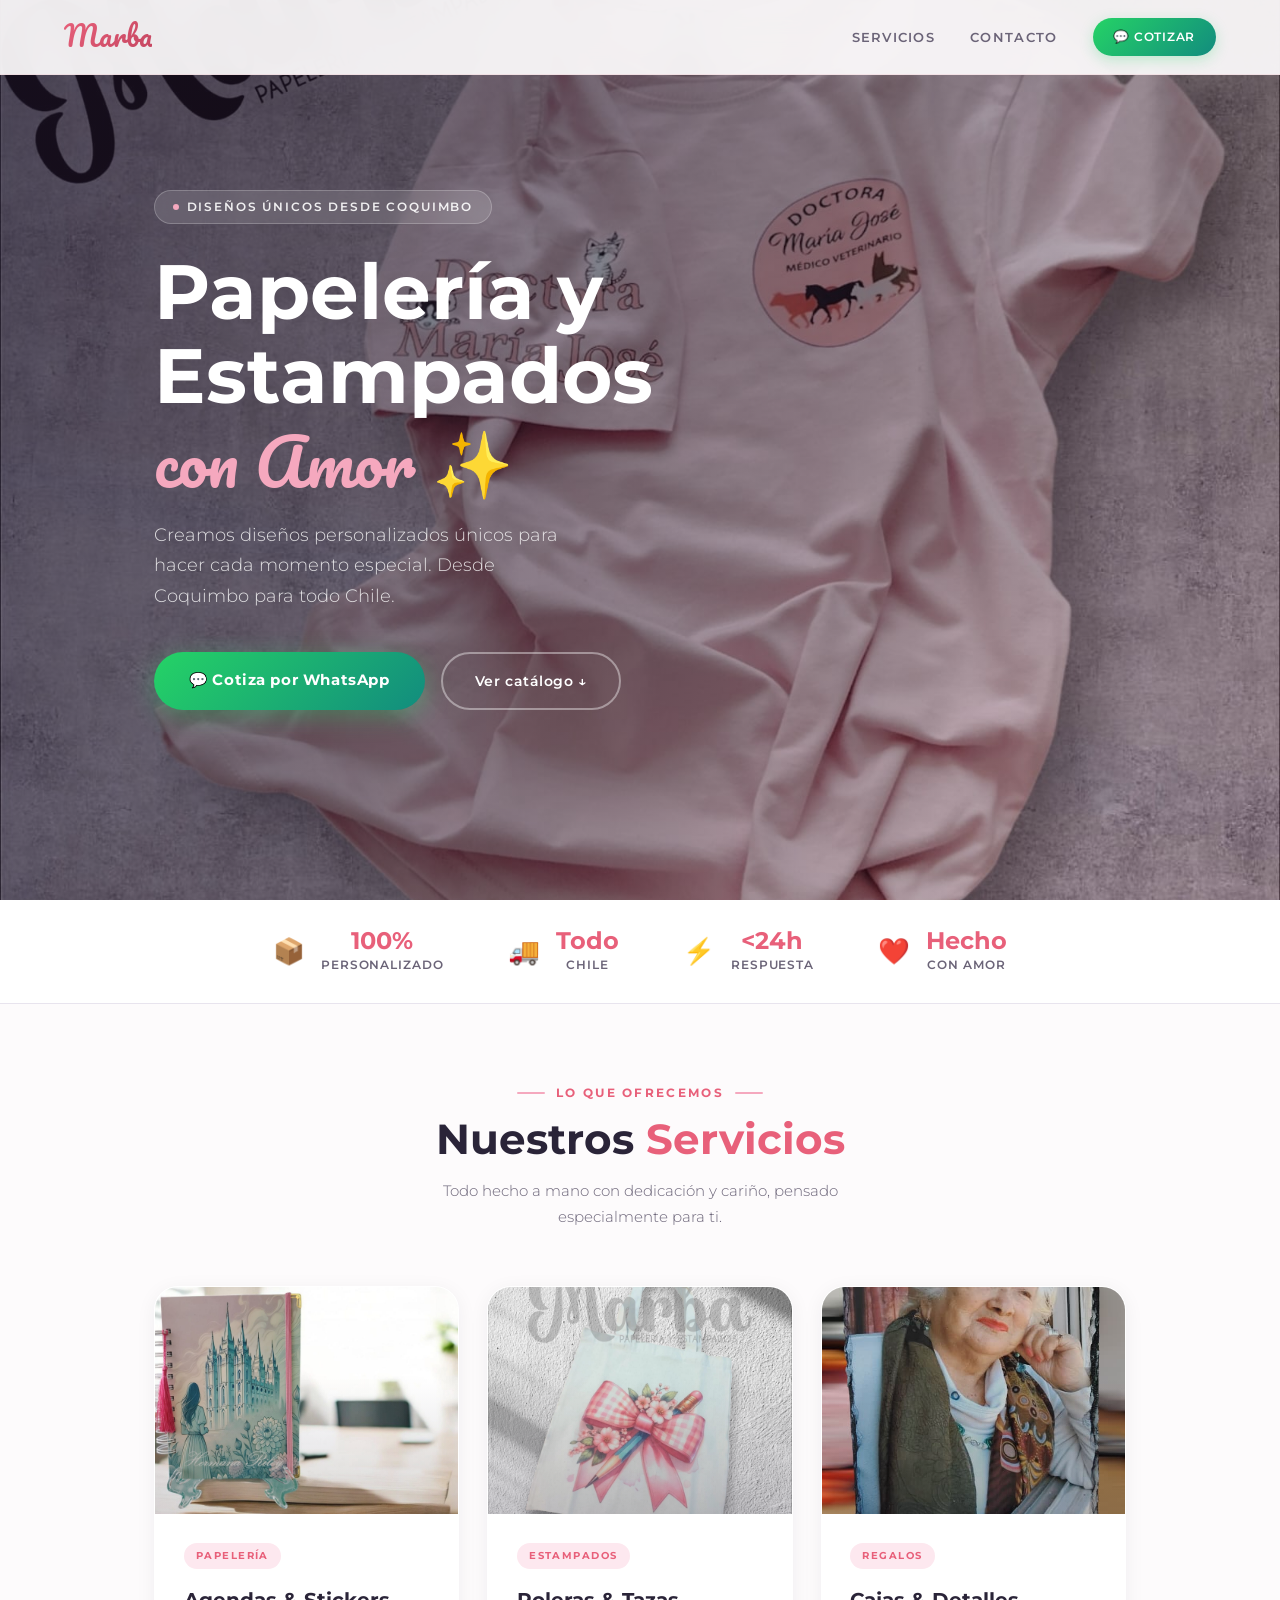
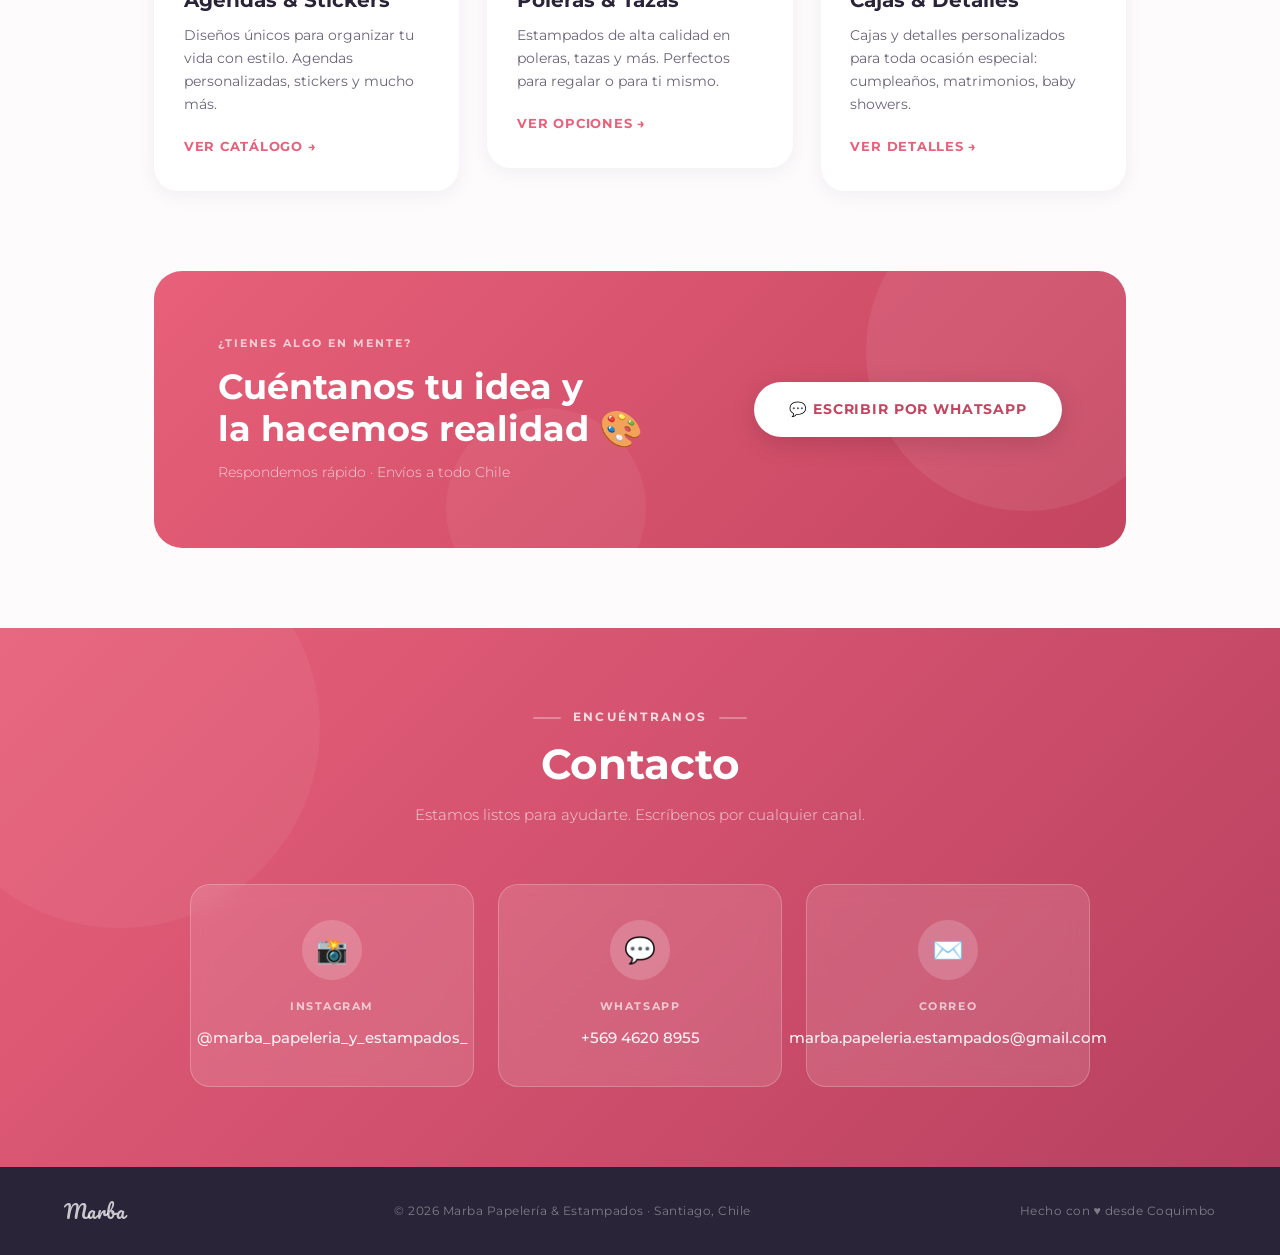
==== commit 99690dae: "de vuelta al diseño original pero mas pro" ====
--- a/index.html
+++ b/index.html
@@ -1,666 +1,726 @@
 <!DOCTYPE html>
 <html lang="es">
 <head>
-  <meta charset="UTF-8" />
-  <meta name="viewport" content="width=device-width, initial-scale=1.0" />
-  <title>Marba | Papelería y Estampados</title>
-  <link rel="preconnect" href="https://fonts.googleapis.com" />
-  <link rel="preconnect" href="https://fonts.gstatic.com" crossorigin />
-  <link href="https://fonts.googleapis.com/css2?family=Playfair+Display:ital,wght@0,400;0,700;1,400&family=DM+Sans:wght@300;400;500&display=swap" rel="stylesheet" />
-  <style>
-    *, *::before, *::after { box-sizing: border-box; margin: 0; padding: 0; }
-
-    :root {
-      --rosa:     #F4C2C2;
-      --rosa-md:  #E8939A;
-      --rosa-dk:  #C0556D;
-      --crema:    #FBF6EF;
-      --crema-dk: #F2E8D6;
-      --cafe:     #6B4C3B;
-      --cafe-lt:  #A07860;
-      --verde:    #8BAF8B;
-      --verde-lt: #C4D9C4;
-      --text:     #2E1A12;
-      --text-md:  #7A5C50;
-      --white:    #FFFFFF;
-    }
-
-    html { scroll-behavior: smooth; }
-
-    body {
-      font-family: 'DM Sans', sans-serif;
-      background-color: var(--crema);
-      color: var(--text);
-      overflow-x: hidden;
-    }
-
-    /* ─── NAV ─── */
-    nav {
-      position: fixed;
-      top: 0; left: 0; right: 0;
-      z-index: 100;
-      display: flex;
-      align-items: center;
-      justify-content: space-between;
-      padding: 1rem 2.5rem;
-      background: rgba(251, 246, 239, 0.88);
-      backdrop-filter: blur(12px);
-      border-bottom: 1px solid rgba(107, 76, 59, 0.12);
-    }
-
-    .nav-logo {
-      font-family: 'Playfair Display', serif;
-      font-size: 1.5rem;
-      color: var(--cafe);
-      text-decoration: none;
-      letter-spacing: 0.02em;
-    }
-
-    .nav-links { display: flex; gap: 2rem; list-style: none; }
-
-    .nav-links a {
-      font-size: 0.85rem;
-      font-weight: 500;
-      letter-spacing: 0.08em;
-      text-transform: uppercase;
-      color: var(--text-md);
-      text-decoration: none;
-      transition: color 0.2s;
-    }
-
-    .nav-links a:hover { color: var(--cafe); }
-
-    .nav-cta {
-      background: var(--cafe);
-      color: var(--white) !important;
-      padding: 0.5rem 1.2rem;
-      border-radius: 100px;
-      transition: background 0.2s !important;
-    }
-
-    .nav-cta:hover { background: var(--rosa-dk) !important; color: var(--white) !important; }
-
-    /* ─── HERO ─── */
-    .hero {
-      min-height: 100vh;
-      display: flex;
-      flex-direction: column;
-      align-items: center;
-      justify-content: center;
-      text-align: center;
-      padding: 8rem 2.5rem 4rem;
-      position: relative;
-      overflow: hidden;
-    }
-
-    .hero::before {
-      content: '';
-      position: absolute;
-      top: -80px; right: -80px;
-      width: 500px; height: 500px;
-      border-radius: 50%;
-      background: radial-gradient(circle, var(--rosa) 0%, transparent 70%);
-      opacity: 0.5;
-      pointer-events: none;
-    }
-
-    .hero::after {
-      content: '';
-      position: absolute;
-      bottom: -60px; left: 5%;
-      width: 300px; height: 300px;
-      border-radius: 50%;
-      background: radial-gradient(circle, var(--verde-lt) 0%, transparent 70%);
-      opacity: 0.4;
-      pointer-events: none;
-    }
-
-    .hero-text { position: relative; z-index: 1; max-width: 680px; }
-
-    .hero-tag {
-      display: inline-block;
-      font-size: 0.75rem;
-      font-weight: 500;
-      letter-spacing: 0.14em;
-      text-transform: uppercase;
-      color: var(--rosa-dk);
-      background: var(--crema-dk);
-      border: 1px solid var(--rosa-md);
-      padding: 0.35rem 1rem;
-      border-radius: 100px;
-      margin-bottom: 1.5rem;
-      animation: fadeUp 0.6s ease both;
-    }
-
-    .hero h1 {
-      font-family: 'Playfair Display', serif;
-      font-size: clamp(2.8rem, 5vw, 4.2rem);
-      line-height: 1.12;
-      color: var(--text);
-      margin-bottom: 1.2rem;
-      animation: fadeUp 0.6s 0.1s ease both;
-    }
-
-    .hero h1 em {
-      font-style: italic;
-      color: var(--rosa-dk);
-    }
-
-    .hero-desc {
-      font-size: 1.05rem;
-      color: var(--text-md);
-      line-height: 1.7;
-      max-width: 480px;
-      margin: 0 auto 2.2rem;
-      font-weight: 300;
-      animation: fadeUp 0.6s 0.2s ease both;
-    }
-
-    .hero-actions {
-      display: flex;
-      gap: 1rem;
-      flex-wrap: wrap;
-      justify-content: center;
-      animation: fadeUp 0.6s 0.3s ease both;
-    }
-
-    .btn-primary {
-      display: inline-flex;
-      align-items: center;
-      gap: 0.5rem;
-      background: var(--cafe);
-      color: var(--white);
-      padding: 0.85rem 1.8rem;
-      border-radius: 100px;
-      font-size: 0.9rem;
-      font-weight: 500;
-      text-decoration: none;
-      transition: transform 0.2s, background 0.2s;
-    }
-
-    .btn-primary:hover { background: var(--rosa-dk); transform: translateY(-2px); }
-
-    .btn-secondary {
-      display: inline-flex;
-      align-items: center;
-      gap: 0.5rem;
-      background: transparent;
-      color: var(--cafe);
-      padding: 0.85rem 1.8rem;
-      border-radius: 100px;
-      border: 1.5px solid var(--cafe-lt);
-      font-size: 0.9rem;
-      font-weight: 500;
-      text-decoration: none;
-      transition: transform 0.2s, border-color 0.2s;
-    }
-
-    .btn-secondary:hover { border-color: var(--cafe); transform: translateY(-2px); }
-
-    /* Hero illustration area */
-    .hero-visual {
-      position: relative;
-      z-index: 1;
-      animation: fadeIn 0.8s 0.2s ease both;
-    }
-
-    .hero-card-grid {
-      display: grid;
-      grid-template-columns: 1fr 1fr;
-      gap: 1rem;
-    }
-
-    .hero-card {
-      border-radius: 20px;
-      overflow: hidden;
-      aspect-ratio: 3/4;
-      position: relative;
-    }
-
-    .hero-card:first-child {
-      grid-column: 1 / 2;
-      grid-row: 1 / 3;
-      aspect-ratio: auto;
-      min-height: 340px;
-    }
-
-    .hero-card-inner {
-      width: 100%; height: 100%;
-      display: flex;
-      flex-direction: column;
-      align-items: center;
-      justify-content: center;
-      padding: 1.5rem;
-      font-family: 'Playfair Display', serif;
-      font-size: 1.1rem;
-      color: var(--text);
-      text-align: center;
-      gap: 0.5rem;
-    }
-
-    .hero-card:nth-child(1) .hero-card-inner { background: var(--rosa); }
-    .hero-card:nth-child(2) .hero-card-inner { background: var(--verde-lt); }
-    .hero-card:nth-child(3) .hero-card-inner { background: var(--crema-dk); }
-
-    .hero-card-icon {
-      font-size: 2.5rem;
-      margin-bottom: 0.5rem;
-    }
-
-    .hero-card-label {
-      font-size: 0.8rem;
-      font-family: 'DM Sans', sans-serif;
-      font-weight: 500;
-      letter-spacing: 0.06em;
-      text-transform: uppercase;
-      color: var(--cafe);
-      margin-top: 0.3rem;
-    }
-
-    /* ─── SERVICIOS ─── */
-    .section {
-      padding: 6rem 2.5rem;
-    }
-
-    .section-header {
-      display: flex;
-      align-items: flex-end;
-      justify-content: space-between;
-      margin-bottom: 3.5rem;
-      flex-wrap: wrap;
-      gap: 1rem;
-    }
-
-    .section-tag {
-      font-size: 0.7rem;
-      font-weight: 500;
-      letter-spacing: 0.16em;
-      text-transform: uppercase;
-      color: var(--cafe-lt);
-      margin-bottom: 0.6rem;
-    }
-
-    .section-title {
-      font-family: 'Playfair Display', serif;
-      font-size: clamp(1.8rem, 3vw, 2.6rem);
-      line-height: 1.2;
-      color: var(--text);
-    }
-
-    .section-title em { font-style: italic; color: var(--rosa-dk); }
-
-    .services-grid {
-      display: grid;
-      grid-template-columns: repeat(3, 1fr);
-      gap: 1.5rem;
-    }
-
-    .service-card {
-      background: var(--white);
-      border-radius: 24px;
-      padding: 2.5rem 2rem;
-      text-decoration: none;
-      color: inherit;
-      border: 1.5px solid transparent;
-      transition: transform 0.25s, border-color 0.25s, box-shadow 0.25s;
-      display: flex;
-      flex-direction: column;
-      gap: 1rem;
-      position: relative;
-      overflow: hidden;
-    }
-
-    .service-card::before {
-      content: '';
-      position: absolute;
-      top: 0; left: 0; right: 0;
-      height: 4px;
-      background: var(--card-accent, var(--rosa));
-      border-radius: 4px 4px 0 0;
-    }
-
-    .service-card:nth-child(1) { --card-accent: var(--rosa-md); }
-    .service-card:nth-child(2) { --card-accent: var(--verde); }
-    .service-card:nth-child(3) { --card-accent: var(--cafe-lt); }
-
-    .service-card:hover {
-      transform: translateY(-6px);
-      border-color: var(--crema-dk);
-      box-shadow: 0 12px 40px rgba(107, 76, 59, 0.1);
-    }
-
-    .service-icon {
-      width: 56px; height: 56px;
-      border-radius: 16px;
-      display: flex;
-      align-items: center;
-      justify-content: center;
-      font-size: 1.6rem;
-      background: var(--icon-bg, var(--crema-dk));
-    }
-
-    .service-card:nth-child(1) .service-icon { background: #FCEAEA; }
-    .service-card:nth-child(2) .service-icon { background: var(--verde-lt); }
-    .service-card:nth-child(3) .service-icon { background: var(--crema-dk); }
-
-    .service-name {
-      font-family: 'Playfair Display', serif;
-      font-size: 1.4rem;
-      color: var(--text);
-    }
-
-    .service-desc {
-      font-size: 0.9rem;
-      color: var(--text-md);
-      line-height: 1.65;
-      font-weight: 300;
-      flex: 1;
-    }
-
-    .service-link {
-      font-size: 0.82rem;
-      font-weight: 500;
-      letter-spacing: 0.06em;
-      text-transform: uppercase;
-      color: var(--cafe);
-      display: flex;
-      align-items: center;
-      gap: 0.4rem;
-      margin-top: 0.5rem;
-    }
-
-    .service-link::after {
-      content: '→';
-      transition: transform 0.2s;
-    }
-
-    .service-card:hover .service-link::after { transform: translateX(4px); }
-
-    /* ─── BANNER ─── */
-    .banner {
-      margin: 0 2.5rem;
-      border-radius: 28px;
-      background: var(--cafe);
-      padding: 4rem 4rem;
-      display: flex;
-      align-items: center;
-      justify-content: space-between;
-      gap: 2rem;
-      flex-wrap: wrap;
-      position: relative;
-      overflow: hidden;
-    }
-
-    .banner::before {
-      content: '';
-      position: absolute;
-      top: -60px; right: 100px;
-      width: 300px; height: 300px;
-      border-radius: 50%;
-      background: rgba(244, 194, 194, 0.15);
-    }
-
-    .banner-text { position: relative; z-index: 1; }
-
-    .banner-label {
-      font-size: 0.72rem;
-      letter-spacing: 0.16em;
-      text-transform: uppercase;
-      color: var(--rosa);
-      font-weight: 500;
-      margin-bottom: 0.8rem;
-    }
-
-    .banner-title {
-      font-family: 'Playfair Display', serif;
-      font-size: clamp(1.5rem, 2.5vw, 2.2rem);
-      color: var(--white);
-      line-height: 1.25;
-    }
-
-    .banner-title em { font-style: italic; color: var(--rosa); }
-
-    .banner-sub {
-      font-size: 0.9rem;
-      color: rgba(251, 246, 239, 0.7);
-      margin-top: 0.8rem;
-      font-weight: 300;
-    }
-
-    .btn-light {
-      display: inline-flex;
-      align-items: center;
-      gap: 0.5rem;
-      background: var(--white);
-      color: var(--cafe);
-      padding: 0.9rem 2rem;
-      border-radius: 100px;
-      font-size: 0.9rem;
-      font-weight: 500;
-      text-decoration: none;
-      transition: transform 0.2s, background 0.2s;
-      white-space: nowrap;
-      position: relative;
-      z-index: 1;
-    }
-
-    .btn-light:hover { background: var(--rosa); transform: translateY(-2px); }
-
-    /* ─── CONTACTO ─── */
-    .contact-section {
-      padding: 6rem 2.5rem;
-    }
-
-    .contact-grid {
-      display: grid;
-      grid-template-columns: 1fr 1fr 1fr;
-      gap: 1.5rem;
-      margin-top: 3rem;
-    }
-
-    .contact-card {
-      background: var(--white);
-      border-radius: 20px;
-      padding: 2rem;
-      display: flex;
-      align-items: center;
-      gap: 1.2rem;
-      text-decoration: none;
-      color: inherit;
-      border: 1.5px solid transparent;
-      transition: transform 0.2s, border-color 0.2s;
-    }
-
-    .contact-card:hover {
-      transform: translateY(-4px);
-      border-color: var(--crema-dk);
-    }
-
-    .contact-icon {
-      width: 52px; height: 52px;
-      border-radius: 50%;
-      background: var(--crema-dk);
-      display: flex;
-      align-items: center;
-      justify-content: center;
-      font-size: 1.4rem;
-      flex-shrink: 0;
-    }
-
-    .contact-info { flex: 1; }
-
-    .contact-platform {
-      font-size: 0.72rem;
-      letter-spacing: 0.12em;
-      text-transform: uppercase;
-      color: var(--cafe-lt);
-      font-weight: 500;
-      margin-bottom: 0.2rem;
-    }
-
-    .contact-value {
-      font-size: 0.95rem;
-      font-weight: 500;
-      color: var(--text);
-    }
-
-    /* ─── FOOTER ─── */
-    footer {
-      background: var(--text);
-      color: rgba(251, 246, 239, 0.6);
-      text-align: center;
-      padding: 2rem;
-      font-size: 0.8rem;
-      letter-spacing: 0.04em;
-    }
-
-    footer a { color: var(--rosa); text-decoration: none; }
-
-    /* ─── ANIMACIONES ─── */
-    @keyframes fadeUp {
-      from { opacity: 0; transform: translateY(20px); }
-      to   { opacity: 1; transform: translateY(0); }
-    }
-
-    @keyframes fadeIn {
-      from { opacity: 0; }
-      to   { opacity: 1; }
-    }
-
-    /* ─── RESPONSIVE ─── */
-    @media (max-width: 900px) {
-      .hero { grid-template-columns: 1fr; padding-top: 6rem; }
-      .hero-visual { display: none; }
-      .services-grid { grid-template-columns: 1fr; }
-      .contact-grid { grid-template-columns: 1fr; }
-      .banner { margin: 0 1.5rem; padding: 2.5rem; }
-      .nav-links { display: none; }
-      nav { padding: 1rem 1.5rem; }
-    }
-
-    @media (max-width: 600px) {
-      .section { padding: 4rem 1.5rem; }
-      .hero { padding: 6rem 1.5rem 3rem; }
-      .hero-actions { flex-direction: column; }
-      .btn-primary, .btn-secondary { text-align: center; justify-content: center; }
-    }
-  </style>
+    <link rel="icon" type="image/png" href="favicon.png">
+    <meta charset="UTF-8">
+    <meta name="viewport" content="width=device-width, initial-scale=1.0">
+    <title>Marba | Papelería y Estampados</title>
+    <link href="https://fonts.googleapis.com/css2?family=Montserrat:wght@300;400;500;600;700&family=Pacifico&display=swap" rel="stylesheet">
+    <style>
+        /* ── VARIABLES ── */
+        :root {
+            --primario:   #E8607A;
+            --primario-dk:#C44560;
+            --secundario: #F5A8BE;
+            --secundario-lt: #FDE8EF;
+            --oscuro:     #2A2438;
+            --blanco:     #FFFFFF;
+            --fondo:      #FDFBFC;
+            --fondo2:     #FEF5F7;
+            --whatsapp:   #25D366;
+            --whatsapp-dk:#128C7E;
+            --gris:       #6B6478;
+            --gris-lt:    #E8E4EE;
+            --sombra:     rgba(232,96,122,0.15);
+        }
+
+        /* ── RESET ── */
+        *, *::before, *::after { margin: 0; padding: 0; box-sizing: border-box; }
+        html { scroll-behavior: smooth; }
+
+        body {
+            font-family: 'Montserrat', sans-serif;
+            color: var(--oscuro);
+            background: var(--fondo);
+            line-height: 1.6;
+            overflow-x: hidden;
+        }
+
+        /* ── NAV ── */
+        nav {
+            position: fixed; top: 0; left: 0; right: 0; z-index: 100;
+            display: flex; align-items: center; justify-content: space-between;
+            padding: 0.9rem 5%;
+            background: rgba(253,251,252,0.93);
+            backdrop-filter: blur(16px);
+            border-bottom: 1px solid rgba(232,96,122,0.1);
+            transition: box-shadow 0.3s;
+        }
+
+        nav.scrolled {
+            box-shadow: 0 4px 24px rgba(232,96,122,0.08);
+        }
+
+        .logo {
+            font-family: 'Pacifico', cursive;
+            font-size: 1.75rem;
+            background: linear-gradient(135deg, var(--primario) 0%, #C44560 100%);
+            -webkit-background-clip: text;
+            -webkit-text-fill-color: transparent;
+            background-clip: text;
+            letter-spacing: 0.01em;
+        }
+
+        .nav-links {
+            display: flex; align-items: center; gap: 2.2rem;
+            list-style: none;
+        }
+
+        .nav-links a {
+            font-size: 0.8rem; font-weight: 600;
+            letter-spacing: 0.1em; text-transform: uppercase;
+            color: var(--gris); text-decoration: none;
+            transition: color 0.2s;
+            position: relative;
+        }
+
+        .nav-links a::after {
+            content: ''; position: absolute;
+            bottom: -4px; left: 0; width: 0; height: 2px;
+            background: var(--primario); border-radius: 2px;
+            transition: width 0.3s;
+        }
+
+        .nav-links a:hover { color: var(--primario); }
+        .nav-links a:hover::after { width: 100%; }
+
+        .nav-wa {
+            display: inline-flex; align-items: center; gap: 0.5rem;
+            background: linear-gradient(135deg, var(--whatsapp), var(--whatsapp-dk));
+            color: white !important; padding: 0.55rem 1.3rem;
+            border-radius: 50px; font-size: 0.78rem !important;
+            font-weight: 600 !important; letter-spacing: 0.06em !important;
+            box-shadow: 0 4px 14px rgba(37,211,102,0.25);
+            transition: transform 0.2s, box-shadow 0.2s !important;
+        }
+
+        .nav-wa::after { display: none !important; }
+        .nav-wa:hover { transform: translateY(-2px) !important; color: white !important; box-shadow: 0 6px 20px rgba(37,211,102,0.35) !important; }
+
+        /* ── HERO ── */
+        .hero {
+            background-image: url('hero-marba.jpg');
+            background-size: cover;
+            background-position: center;
+            background-attachment: fixed;
+            min-height: 100vh;
+            display: flex; align-items: center;
+            position: relative;
+        }
+
+        .hero::before {
+            content: '';
+            position: absolute; inset: 0;
+            background: linear-gradient(
+                120deg,
+                rgba(30,20,40,0.72) 0%,
+                rgba(40,20,35,0.45) 55%,
+                rgba(232,96,122,0.12) 100%
+            );
+        }
+
+        .hero-content {
+            position: relative; z-index: 1;
+            max-width: 1100px; margin: 0 auto; padding: 0 5%;
+            width: 100%;
+        }
+
+        .hero-badge {
+            display: inline-flex; align-items: center; gap: 0.5rem;
+            background: rgba(255,255,255,0.12);
+            border: 1px solid rgba(255,255,255,0.22);
+            color: rgba(255,255,255,0.9);
+            font-size: 0.72rem; font-weight: 600;
+            letter-spacing: 0.16em; text-transform: uppercase;
+            padding: 0.45rem 1.1rem; border-radius: 50px;
+            backdrop-filter: blur(8px);
+            margin-bottom: 1.6rem;
+            animation: fadeUp 0.6s ease both;
+        }
+
+        .hero-badge-dot {
+            width: 6px; height: 6px; border-radius: 50%;
+            background: var(--secundario);
+            animation: pulsar 2s ease-in-out infinite;
+        }
+
+        @keyframes pulsar {
+            0%, 100% { transform: scale(1); opacity: 1; }
+            50% { transform: scale(1.4); opacity: 0.7; }
+        }
+
+        .hero h1 {
+            font-size: clamp(2.6rem, 6vw, 4.8rem);
+            font-weight: 700; line-height: 1.1;
+            color: white; margin-bottom: 1.2rem;
+            animation: fadeUp 0.6s 0.1s ease both; opacity: 0;
+            max-width: 620px;
+        }
+
+        .hero h1 span {
+            font-family: 'Pacifico', cursive;
+            font-size: 0.85em; font-weight: 400;
+            color: var(--secundario); display: block;
+            line-height: 1.2; margin-top: 0.2rem;
+        }
+
+        .hero p {
+            font-size: 1.1rem; font-weight: 300;
+            color: rgba(255,255,255,0.8); max-width: 420px;
+            margin-bottom: 2.5rem; line-height: 1.75;
+            animation: fadeUp 0.6s 0.2s ease both; opacity: 0;
+        }
+
+        .hero-actions {
+            display: flex; gap: 1rem; flex-wrap: wrap;
+            animation: fadeUp 0.6s 0.3s ease both; opacity: 0;
+        }
+
+        .btn-cta {
+            display: inline-flex; align-items: center; gap: 0.6rem;
+            background: linear-gradient(135deg, var(--whatsapp) 0%, var(--whatsapp-dk) 100%);
+            color: white; padding: 1rem 2.2rem;
+            border-radius: 50px; text-decoration: none;
+            font-weight: 700; font-size: 0.92rem;
+            letter-spacing: 0.04em;
+            box-shadow: 0 6px 24px rgba(37,211,102,0.35);
+            transition: transform 0.25s, box-shadow 0.25s;
+        }
+
+        .btn-cta:hover {
+            transform: translateY(-3px);
+            box-shadow: 0 10px 32px rgba(37,211,102,0.45);
+        }
+
+        .btn-outline {
+            display: inline-flex; align-items: center; gap: 0.6rem;
+            background: transparent;
+            border: 2px solid rgba(255,255,255,0.4);
+            color: white; padding: 1rem 2rem;
+            border-radius: 50px; text-decoration: none;
+            font-weight: 600; font-size: 0.88rem;
+            letter-spacing: 0.04em;
+            backdrop-filter: blur(4px);
+            transition: border-color 0.25s, background 0.25s, transform 0.25s;
+        }
+
+        .btn-outline:hover {
+            border-color: white;
+            background: rgba(255,255,255,0.1);
+            transform: translateY(-3px);
+        }
+
+        /* ── STATS STRIP ── */
+        .stats {
+            background: white;
+            border-bottom: 1px solid var(--gris-lt);
+            padding: 1.8rem 5%;
+            display: flex; justify-content: center; gap: 4rem;
+            flex-wrap: wrap;
+        }
+
+        .stat {
+            text-align: center;
+            display: flex; align-items: center; gap: 1rem;
+        }
+
+        .stat-icon {
+            font-size: 1.6rem;
+        }
+
+        .stat-num {
+            font-size: 1.5rem; font-weight: 700;
+            color: var(--primario); line-height: 1;
+        }
+
+        .stat-label {
+            font-size: 0.72rem; font-weight: 600;
+            letter-spacing: 0.08em; text-transform: uppercase;
+            color: var(--gris); margin-top: 0.2rem;
+        }
+
+        /* ── SERVICIOS ── */
+        .servicios {
+            max-width: 1100px; margin: 0 auto;
+            padding: 5rem 5%;
+        }
+
+        .section-header {
+            text-align: center; margin-bottom: 3.5rem;
+        }
+
+        .section-eyebrow {
+            font-size: 0.72rem; font-weight: 700;
+            letter-spacing: 0.2em; text-transform: uppercase;
+            color: var(--primario); margin-bottom: 0.8rem;
+            display: flex; align-items: center; justify-content: center; gap: 0.7rem;
+        }
+
+        .section-eyebrow::before, .section-eyebrow::after {
+            content: ''; display: block;
+            width: 28px; height: 2px;
+            background: var(--secundario); border-radius: 2px;
+        }
+
+        .section-title {
+            font-size: clamp(1.8rem, 3.5vw, 2.6rem);
+            font-weight: 700; line-height: 1.2;
+            color: var(--oscuro);
+        }
+
+        .section-title span {
+            color: var(--primario);
+        }
+
+        .section-sub {
+            font-size: 0.95rem; color: var(--gris);
+            font-weight: 300; margin-top: 0.8rem;
+            max-width: 480px; margin-left: auto; margin-right: auto;
+            line-height: 1.7;
+        }
+
+        .grid-productos {
+            display: grid;
+            grid-template-columns: repeat(3, 1fr);
+            gap: 28px;
+        }
+
+        .card-link { text-decoration: none; color: inherit; }
+
+        .card {
+            background: white;
+            border-radius: 24px;
+            overflow: hidden;
+            box-shadow: 0 4px 20px rgba(42,36,56,0.06);
+            border: 1.5px solid transparent;
+            transition: transform 0.3s, box-shadow 0.3s, border-color 0.3s;
+            display: flex; flex-direction: column;
+        }
+
+        .card:hover {
+            transform: translateY(-10px);
+            box-shadow: 0 16px 48px var(--sombra);
+            border-color: var(--secundario);
+        }
+
+        .card-img-container {
+            width: 100%; aspect-ratio: 4/3;
+            overflow: hidden; position: relative;
+            background: var(--fondo2);
+        }
+
+        .card-img-container::after {
+            content: '';
+            position: absolute; inset: 0;
+            background: linear-gradient(to top, rgba(42,36,56,0.18) 0%, transparent 60%);
+            transition: opacity 0.3s;
+        }
+
+        .card:hover .card-img-container::after { opacity: 0.5; }
+
+        .card-img-container img {
+            width: 100%; height: 100%;
+            object-fit: cover;
+            transition: transform 0.5s ease;
+        }
+
+        .card:hover .card-img-container img { transform: scale(1.06); }
+
+        .card-body {
+            padding: 1.8rem 1.8rem 2rem;
+            display: flex; flex-direction: column; flex: 1;
+        }
+
+        .card-tag {
+            display: inline-block;
+            font-size: 0.65rem; font-weight: 700;
+            letter-spacing: 0.14em; text-transform: uppercase;
+            color: var(--primario);
+            background: var(--secundario-lt);
+            padding: 0.3rem 0.75rem; border-radius: 50px;
+            margin-bottom: 0.9rem; width: fit-content;
+        }
+
+        .card h3 {
+            font-size: 1.25rem; font-weight: 700;
+            color: var(--oscuro); margin-bottom: 0.5rem;
+        }
+
+        .card p {
+            font-size: 0.88rem; color: var(--gris);
+            font-weight: 400; line-height: 1.65; flex: 1;
+        }
+
+        .card-cta {
+            display: inline-flex; align-items: center; gap: 0.4rem;
+            font-size: 0.8rem; font-weight: 700;
+            letter-spacing: 0.06em; text-transform: uppercase;
+            color: var(--primario); margin-top: 1.3rem;
+            transition: gap 0.2s;
+        }
+
+        .card:hover .card-cta { gap: 0.7rem; }
+
+        /* ── BANNER ── */
+        .banner-wrap {
+            padding: 0 5% 5rem;
+            max-width: 1100px; margin: 0 auto;
+        }
+
+        .banner {
+            background: linear-gradient(135deg, var(--primario) 0%, var(--primario-dk) 100%);
+            border-radius: 28px;
+            padding: 4rem 4rem;
+            display: flex; align-items: center;
+            justify-content: space-between; gap: 2rem;
+            flex-wrap: wrap; position: relative; overflow: hidden;
+        }
+
+        .banner::before {
+            content: '';
+            position: absolute; top: -80px; right: -60px;
+            width: 320px; height: 320px; border-radius: 50%;
+            background: rgba(255,255,255,0.07);
+        }
+
+        .banner::after {
+            content: '';
+            position: absolute; bottom: -60px; left: 30%;
+            width: 200px; height: 200px; border-radius: 50%;
+            background: rgba(255,255,255,0.05);
+        }
+
+        .banner-text { position: relative; z-index: 1; }
+
+        .banner-eyebrow {
+            font-size: 0.7rem; font-weight: 700;
+            letter-spacing: 0.18em; text-transform: uppercase;
+            color: rgba(255,255,255,0.7); margin-bottom: 0.8rem;
+        }
+
+        .banner-title {
+            font-size: clamp(1.5rem, 2.8vw, 2.2rem);
+            font-weight: 700; color: white; line-height: 1.2;
+        }
+
+        .banner-sub {
+            font-size: 0.9rem; color: rgba(255,255,255,0.72);
+            margin-top: 0.7rem; font-weight: 300; line-height: 1.6;
+        }
+
+        .btn-banner {
+            display: inline-flex; align-items: center; gap: 0.7rem;
+            background: white; color: var(--primario-dk);
+            padding: 1rem 2.2rem; border-radius: 50px;
+            font-weight: 700; font-size: 0.88rem;
+            letter-spacing: 0.06em; text-transform: uppercase;
+            text-decoration: none;
+            box-shadow: 0 6px 24px rgba(0,0,0,0.15);
+            transition: transform 0.25s, box-shadow 0.25s;
+            position: relative; z-index: 1; flex-shrink: 0;
+        }
+
+        .btn-banner:hover {
+            transform: translateY(-3px);
+            box-shadow: 0 10px 32px rgba(0,0,0,0.2);
+        }
+
+        /* ── CONTACTO ── */
+        .contacto-section {
+            background: linear-gradient(135deg, var(--primario) 0%, #B84060 100%);
+            padding: 5rem 5%;
+            text-align: center;
+            position: relative; overflow: hidden;
+        }
+
+        .contacto-section::before {
+            content: '';
+            position: absolute; top: -100px; left: -80px;
+            width: 400px; height: 400px; border-radius: 50%;
+            background: rgba(255,255,255,0.05);
+        }
+
+        .contacto-section .section-eyebrow {
+            color: rgba(255,255,255,0.8);
+        }
+
+        .contacto-section .section-eyebrow::before,
+        .contacto-section .section-eyebrow::after {
+            background: rgba(255,255,255,0.3);
+        }
+
+        .contacto-section .section-title {
+            color: white;
+        }
+
+        .contacto-section .section-title span { color: rgba(255,255,255,0.85); }
+
+        .contacto-section .section-sub { color: rgba(255,255,255,0.72); }
+
+        .contacto-grid {
+            display: grid;
+            grid-template-columns: repeat(auto-fit, minmax(260px, 1fr));
+            gap: 1.5rem; margin-top: 3rem;
+            max-width: 900px; margin-left: auto; margin-right: auto;
+            position: relative; z-index: 1;
+        }
+
+        .contacto-card {
+            background: rgba(255,255,255,0.12);
+            border: 1px solid rgba(255,255,255,0.22);
+            backdrop-filter: blur(10px);
+            border-radius: 20px; padding: 2.2rem 1.8rem;
+            text-decoration: none; color: white;
+            transition: transform 0.25s, background 0.25s;
+            display: flex; flex-direction: column;
+            align-items: center; gap: 0.7rem;
+        }
+
+        .contacto-card:hover {
+            transform: translateY(-6px);
+            background: rgba(255,255,255,0.2);
+        }
+
+        .contacto-icon-wrap {
+            width: 60px; height: 60px; border-radius: 50%;
+            background: rgba(255,255,255,0.18);
+            display: flex; align-items: center; justify-content: center;
+            font-size: 1.6rem; margin-bottom: 0.4rem;
+        }
+
+        .contacto-platform {
+            font-size: 0.68rem; font-weight: 700;
+            letter-spacing: 0.14em; text-transform: uppercase;
+            color: rgba(255,255,255,0.65);
+        }
+
+        .contacto-value {
+            font-size: 0.95rem; font-weight: 500;
+            color: white; opacity: 0.92;
+        }
+
+        /* ── FOOTER ── */
+        footer {
+            background: var(--oscuro);
+            color: rgba(255,255,255,0.4);
+            display: flex; align-items: center;
+            justify-content: space-between;
+            padding: 1.8rem 5%;
+            font-size: 0.78rem; letter-spacing: 0.04em;
+            flex-wrap: wrap; gap: 0.8rem;
+        }
+
+        .footer-logo {
+            font-family: 'Pacifico', cursive;
+            font-size: 1.2rem; color: rgba(255,255,255,0.75);
+        }
+
+        footer a { color: var(--secundario); text-decoration: none; }
+
+        /* ── ANIMACIONES ── */
+        @keyframes fadeUp {
+            from { opacity: 0; transform: translateY(22px); }
+            to   { opacity: 1; transform: translateY(0); }
+        }
+
+        .card { animation: fadeUp 0.6s ease both; }
+        .card:nth-child(1) { animation-delay: 0.1s; }
+        .card:nth-child(2) { animation-delay: 0.22s; }
+        .card:nth-child(3) { animation-delay: 0.34s; }
+
+        /* ── RESPONSIVE ── */
+        @media (max-width: 900px) {
+            .nav-links { display: none; }
+            .grid-productos { grid-template-columns: 1fr; max-width: 420px; margin: 0 auto; }
+            .banner { padding: 2.5rem 2rem; }
+            .banner-wrap { padding-bottom: 3rem; }
+        }
+
+        @media (max-width: 600px) {
+            .hero { min-height: 100svh; background-attachment: scroll; }
+            .hero h1 { font-size: 2.2rem; }
+            .hero p { font-size: 0.95rem; }
+            .hero-actions { flex-direction: column; }
+            .btn-cta, .btn-outline { justify-content: center; }
+            .stats { gap: 2rem; }
+            footer { flex-direction: column; text-align: center; }
+        }
+    </style>
 </head>
 <body>
 
-  <!-- NAV -->
-  <nav>
-    <a class="nav-logo" href="#">Marba</a>
-    <ul class="nav-links">
-      <li><a href="papeleria.html">Papelería</a></li>
-      <li><a href="estampados.html">Estampados</a></li>
-      <li><a href="regalos.html">Regalos</a></li>
-      <li><a href="https://wa.me/56946208955" class="nav-cta">Cotizar</a></li>
-    </ul>
-  </nav>
-
-  <!-- HERO -->
-  <section class="hero">
-    <div class="hero-text">
-      <span class="hero-tag">✦ Diseños únicos </span>
-      <h1>Papelería y estampados<br><em>con amor</em></h1>
-      <p class="hero-desc">
-        Creamos diseños personalizados para hacer cada momento especial — agendas, stickers, poleras, regalos y mucho más. Para todo Chile.
-      </p>
-      <div class="hero-actions">
-        <a class="btn-primary" href="https://wa.me/56946208955">
-          💬 Cotiza por WhatsApp
-        </a>
-        <a class="btn-secondary" href="#servicios">
-          Ver catálogo
-        </a>
-      </div>
+    <!-- NAV -->
+    <nav id="navbar">
+        <div class="logo">Marba</div>
+        <ul class="nav-links">
+            <li><a href="#servicios">Servicios</a></li>
+            <li><a href="#contacto">Contacto</a></li>
+            <li><a href="https://wa.me/56946208955" class="nav-wa" target="_blank">💬 Cotizar</a></li>
+        </ul>
+    </nav>
+
+    <!-- HERO -->
+    <header class="hero">
+        <div class="hero-content">
+            <div class="hero-badge">
+                <span class="hero-badge-dot"></span>
+                Diseños únicos desde Coquimbo
+            </div>
+            <h1>
+                Papelería y Estampados
+                <span>con Amor ✨</span>
+            </h1>
+            <p>Creamos diseños personalizados únicos para hacer cada momento especial. Desde Coquimbo para todo Chile.</p>
+            <div class="hero-actions">
+                <a href="https://wa.me/56946208955" class="btn-cta" target="_blank">
+                    💬 Cotiza por WhatsApp
+                </a>
+                <a href="#servicios" class="btn-outline">
+                    Ver catálogo ↓
+                </a>
+            </div>
+        </div>
+    </header>
+
+    <!-- STATS STRIP -->
+    <div class="stats">
+        <div class="stat">
+            <span class="stat-icon">📦</span>
+            <div>
+                <div class="stat-num">100%</div>
+                <div class="stat-label">Personalizado</div>
+            </div>
+        </div>
+        <div class="stat">
+            <span class="stat-icon">🚚</span>
+            <div>
+                <div class="stat-num">Todo</div>
+                <div class="stat-label">Chile</div>
+            </div>
+        </div>
+        <div class="stat">
+            <span class="stat-icon">⚡</span>
+            <div>
+                <div class="stat-num">&lt;24h</div>
+                <div class="stat-label">Respuesta</div>
+            </div>
+        </div>
+        <div class="stat">
+            <span class="stat-icon">❤️</span>
+            <div>
+                <div class="stat-num">Hecho</div>
+                <div class="stat-label">Con amor</div>
+            </div>
+        </div>
     </div>
 
-
-  </section>
-
-  <!-- SERVICIOS -->
-  <section class="section" id="servicios">
-    <div class="section-header">
-      <div>
-        <p class="section-tag">Lo que ofrecemos</p>
-        <h2 class="section-title">Nuestros <em>servicios</em></h2>
-      </div>
+    <!-- SERVICIOS -->
+    <section class="servicios" id="servicios">
+        <div class="section-header">
+            <p class="section-eyebrow">Lo que ofrecemos</p>
+            <h2 class="section-title">Nuestros <span>Servicios</span></h2>
+            <p class="section-sub">Todo hecho a mano con dedicación y cariño, pensado especialmente para ti.</p>
+        </div>
+
+        <div class="grid-productos">
+            <a href="papeleria.html" class="card-link">
+                <div class="card">
+                    <div class="card-img-container">
+                        <img src="papeleria-img.jpg" alt="Papelería Marba">
+                    </div>
+                    <div class="card-body">
+                        <span class="card-tag">Papelería</span>
+                        <h3>Agendas &amp; Stickers</h3>
+                        <p>Diseños únicos para organizar tu vida con estilo. Agendas personalizadas, stickers y mucho más.</p>
+                        <span class="card-cta">Ver catálogo →</span>
+                    </div>
+                </div>
+            </a>
+
+            <a href="estampados.html" class="card-link">
+                <div class="card">
+                    <div class="card-img-container">
+                        <img src="estampados-img.jpg" alt="Estampados Marba">
+                    </div>
+                    <div class="card-body">
+                        <span class="card-tag">Estampados</span>
+                        <h3>Poleras &amp; Tazas</h3>
+                        <p>Estampados de alta calidad en poleras, tazas y más. Perfectos para regalar o para ti mismo.</p>
+                        <span class="card-cta">Ver opciones →</span>
+                    </div>
+                </div>
+            </a>
+
+            <a href="regalos.html" class="card-link">
+                <div class="card">
+                    <div class="card-img-container">
+                        <img src="regalos-img.jpg" alt="Regalos Marba">
+                    </div>
+                    <div class="card-body">
+                        <span class="card-tag">Regalos</span>
+                        <h3>Cajas &amp; Detalles</h3>
+                        <p>Cajas y detalles personalizados para toda ocasión especial: cumpleaños, matrimonios, baby showers.</p>
+                        <span class="card-cta">Ver detalles →</span>
+                    </div>
+                </div>
+            </a>
+        </div>
+    </section>
+
+    <!-- BANNER CTA -->
+    <div class="banner-wrap">
+        <div class="banner">
+            <div class="banner-text">
+                <p class="banner-eyebrow">¿Tienes algo en mente?</p>
+                <h2 class="banner-title">Cuéntanos tu idea y<br>la hacemos realidad 🎨</h2>
+                <p class="banner-sub">Respondemos rápido · Envíos a todo Chile</p>
+            </div>
+            <a href="https://wa.me/56946208955" class="btn-banner" target="_blank">
+                💬 Escribir por WhatsApp
+            </a>
+        </div>
     </div>
 
-    <div class="services-grid">
-      <a href="papeleria.html" class="service-card">
-        <div class="service-icon">📚</div>
-        <h3 class="service-name">Papelería</h3>
-        <p class="service-desc">Agendas, stickers, libretas y productos de papelería con diseños únicos hechos especialmente para ti.</p>
-        <span class="service-link">Ver catálogo</span>
-      </a>
-
-      <a href="estampados.html" class="service-card">
-        <div class="service-icon">🎨</div>
-        <h3 class="service-name">Estampados</h3>
-        <p class="service-desc">Poleras, tazas y otros productos con estampados personalizados. Perfectos para regalar o para ti mismo.</p>
-        <span class="service-link">Ver opciones</span>
-      </a>
-
-      <a href="regalos.html" class="service-card">
-        <div class="service-icon">🎀</div>
-        <h3 class="service-name">Regalos</h3>
-        <p class="service-desc">Cajas y detalles personalizados para cumpleaños, matrimonios, baby showers y toda ocasión especial.</p>
-        <span class="service-link">Ver detalles</span>
-      </a>
-    </div>
-  </section>
-
-  <!-- BANNER CTA -->
-  <div class="banner">
-    <div class="banner-text">
-      <p class="banner-label">¿Tienes algo en mente?</p>
-      <h2 class="banner-title">Cuéntanos tu idea<br>y la hacemos <em>realidad</em></h2>
-      <p class="banner-sub">Respondemos rápido — tiempo de respuesta menor a 24 horas.</p>
-    </div>
-    <a href="https://wa.me/56946208955" class="btn-light">💬 Escribir por WhatsApp</a>
-  </div>
-
-  <!-- CONTACTO -->
-  <section class="contact-section" id="contacto">
-    <div>
-      <p class="section-tag">Encuéntranos</p>
-      <h2 class="section-title">¿Tienes <em>preguntas</em>?</h2>
-    </div>
-
-    <div class="contact-grid">
-      <a href="https://www.instagram.com/marba_papeleria_y_estampados_/" target="_blank" class="contact-card">
-        <div class="contact-icon">📸</div>
-        <div class="contact-info">
-          <p class="contact-platform">Instagram</p>
-          <p class="contact-value">@marba_papeleria_y_estampados_</p>
-        </div>
-      </a>
-
-      <a href="https://wa.me/56946208955" target="_blank" class="contact-card">
-        <div class="contact-icon">💬</div>
-        <div class="contact-info">
-          <p class="contact-platform">WhatsApp</p>
-          <p class="contact-value">+569 4620 8955</p>
-        </div>
-      </a>
-
-      <a href="mailto:marba.papeleria.estampados@gmail.com" class="contact-card">
-        <div class="contact-icon">✉️</div>
-        <div class="contact-info">
-          <p class="contact-platform">Correo</p>
-          <p class="contact-value">marba.papeleria.estampados@gmail.com</p>
-        </div>
-      </a>
-    </div>
-  </section>
-
-  <!-- FOOTER -->
-  <footer>
-    © 2026 <strong style="color: rgba(251,246,239,0.9)">Marba Papelería & Estampados</strong> — Santiago, Chile<br>
-  </footer>
+    <!-- CONTACTO -->
+    <section class="contacto-section" id="contacto">
+        <div class="section-header">
+            <p class="section-eyebrow">Encuéntranos</p>
+            <h2 class="section-title">Contacto</h2>
+            <p class="section-sub">Estamos listos para ayudarte. Escríbenos por cualquier canal.</p>
+        </div>
+        <div class="contacto-grid">
+            <a href="https://www.instagram.com/marba_papeleria_y_estampados_/" target="_blank" class="contacto-card">
+                <div class="contacto-icon-wrap">📸</div>
+                <span class="contacto-platform">Instagram</span>
+                <span class="contacto-value">@marba_papeleria_y_estampados_</span>
+            </a>
+            <a href="https://wa.me/56946208955" target="_blank" class="contacto-card">
+                <div class="contacto-icon-wrap">💬</div>
+                <span class="contacto-platform">WhatsApp</span>
+                <span class="contacto-value">+569 4620 8955</span>
+            </a>
+            <a href="mailto:marba.papeleria.estampados@gmail.com" class="contacto-card">
+                <div class="contacto-icon-wrap">✉️</div>
+                <span class="contacto-platform">Correo</span>
+                <span class="contacto-value">marba.papeleria.estampados@gmail.com</span>
+            </a>
+        </div>
+    </section>
+
+    <!-- FOOTER -->
+    <footer>
+        <span class="footer-logo">Marba</span>
+        <span>© 2026 Marba Papelería &amp; Estampados · Santiago, Chile</span>
+        <span>Hecho con ♥ desde Coquimbo</span>
+    </footer>
+
+    <script>
+        // Nav shadow on scroll
+        const nav = document.getElementById('navbar');
+        window.addEventListener('scroll', () => {
+            nav.classList.toggle('scrolled', window.scrollY > 20);
+        });
+    </script>
 
 </body>
 </html>
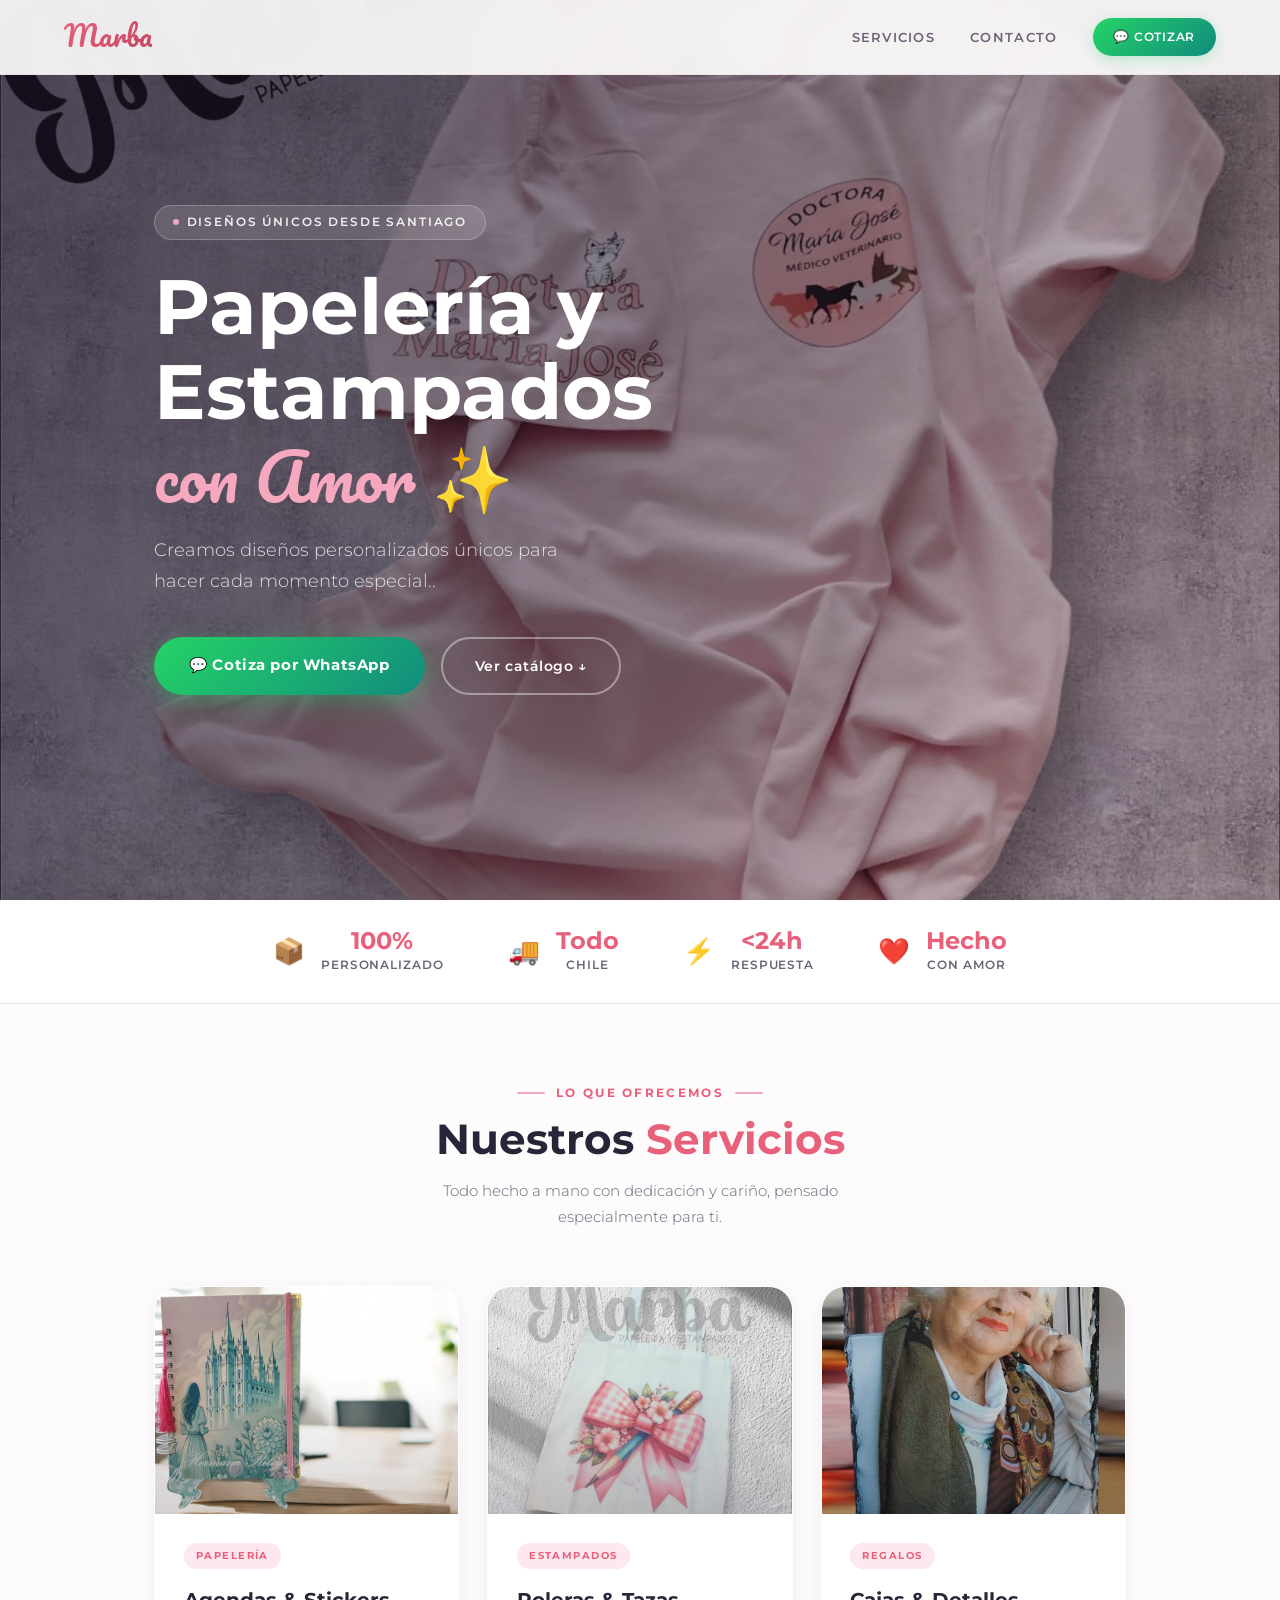
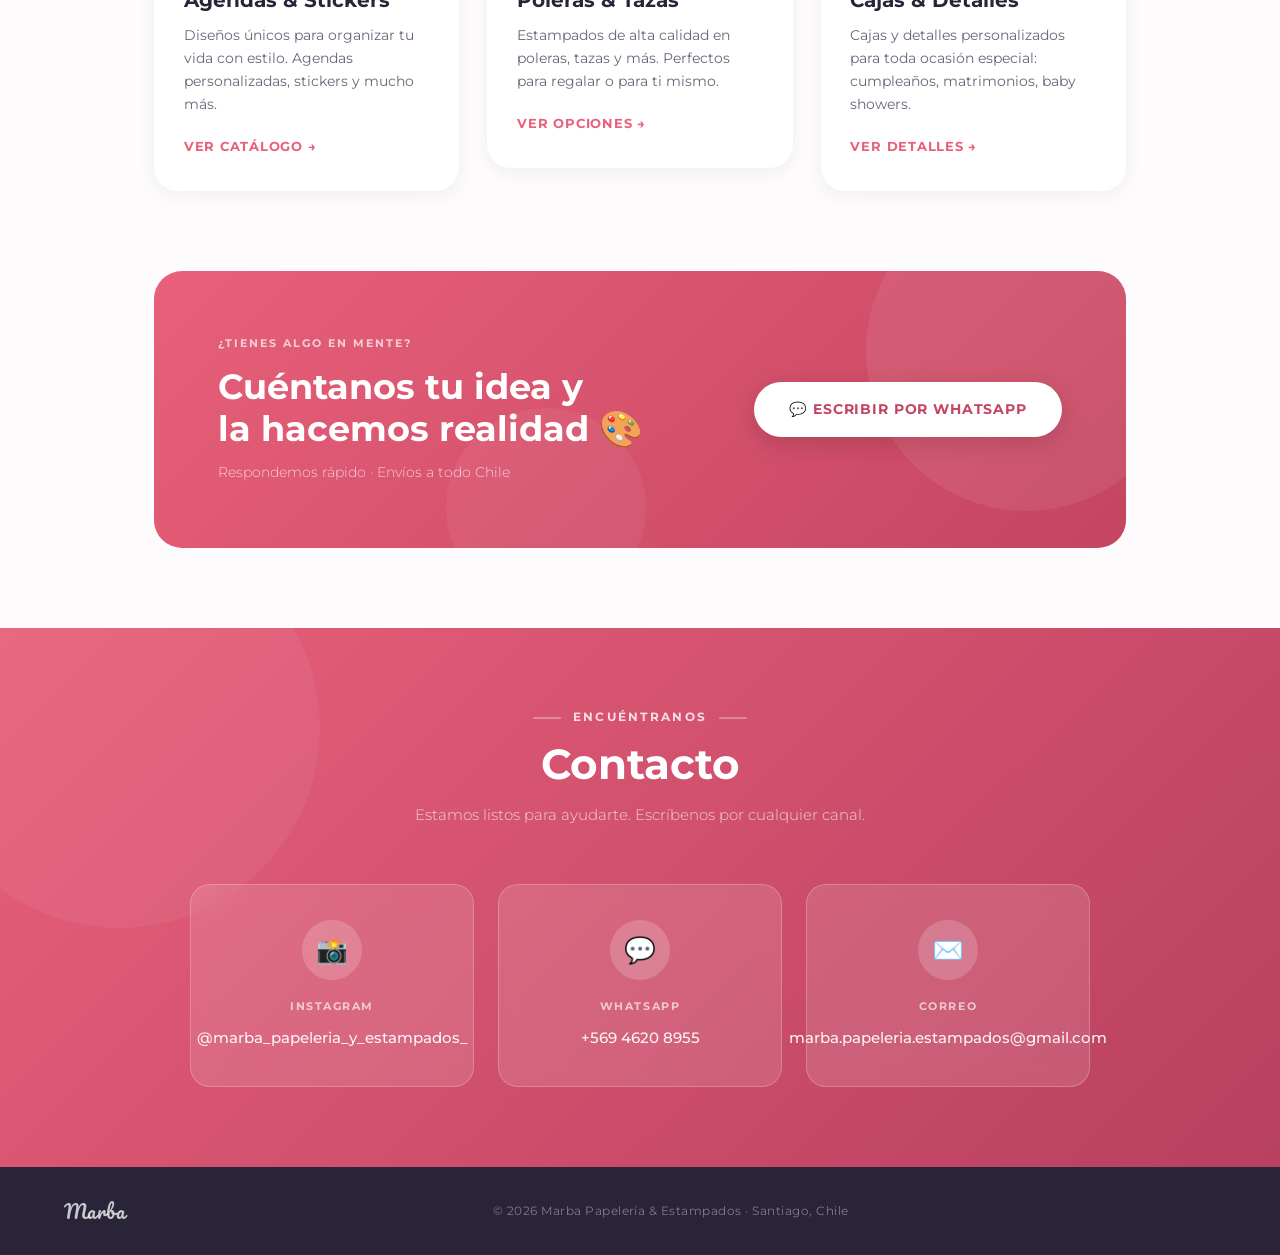
==== commit 849a5e0b: "pequeños cambios" ====
--- a/index.html
+++ b/index.html
@@ -564,13 +564,13 @@
         <div class="hero-content">
             <div class="hero-badge">
                 <span class="hero-badge-dot"></span>
-                Diseños únicos desde Coquimbo
+                Diseños únicos desde Santiago
             </div>
             <h1>
                 Papelería y Estampados
                 <span>con Amor ✨</span>
             </h1>
-            <p>Creamos diseños personalizados únicos para hacer cada momento especial. Desde Coquimbo para todo Chile.</p>
+            <p>Creamos diseños personalizados únicos para hacer cada momento especial..</p>
             <div class="hero-actions">
                 <a href="https://wa.me/56946208955" class="btn-cta" target="_blank">
                     💬 Cotiza por WhatsApp
@@ -711,7 +711,7 @@
     <footer>
         <span class="footer-logo">Marba</span>
         <span>© 2026 Marba Papelería &amp; Estampados · Santiago, Chile</span>
-        <span>Hecho con ♥ desde Coquimbo</span>
+        <span></span>
     </footer>
 
     <script>
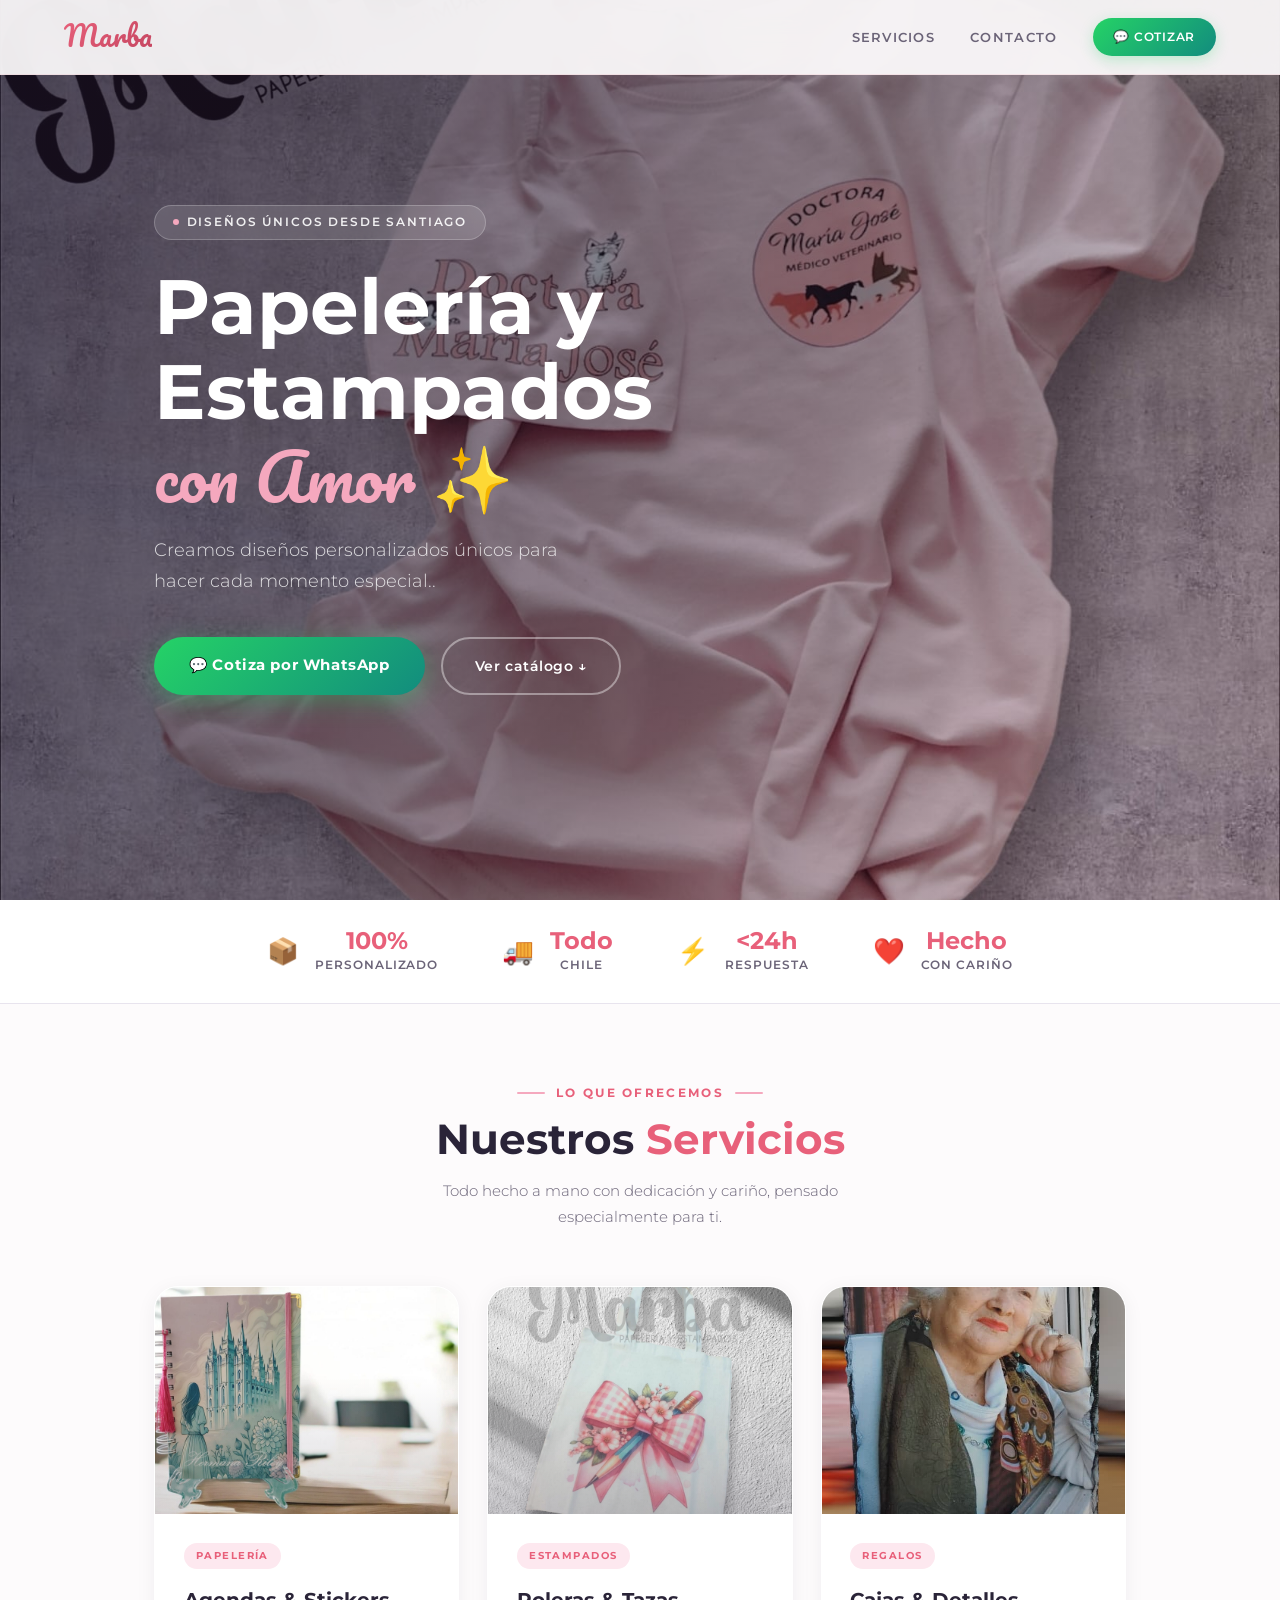
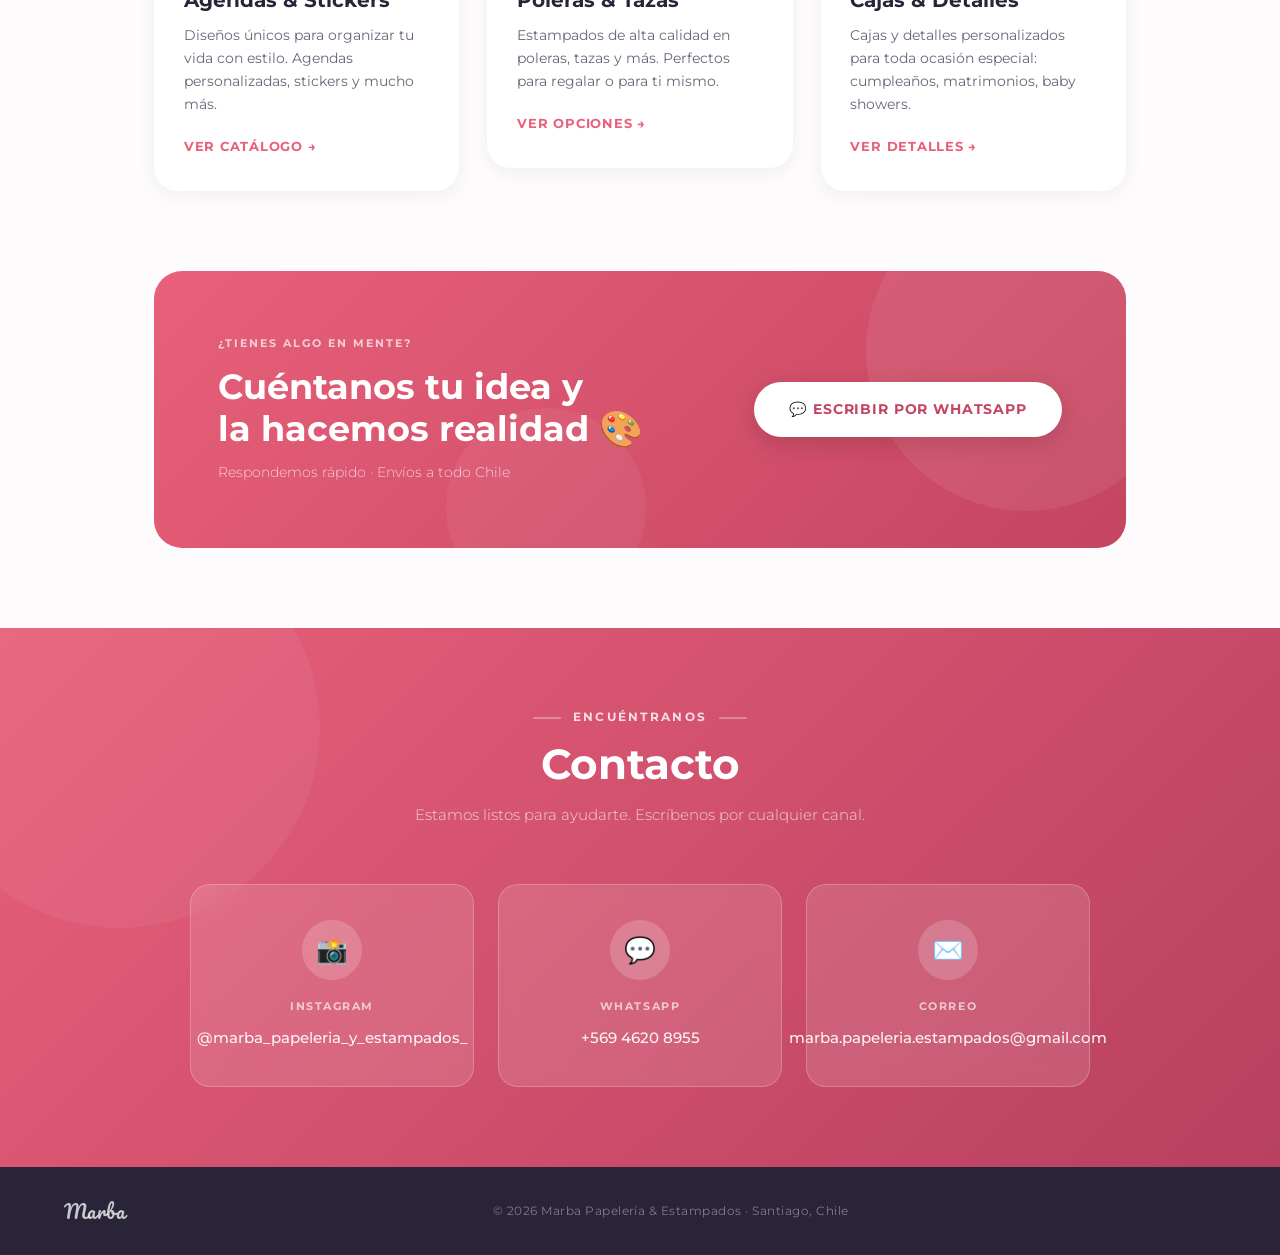
==== commit 37e88620: "cambios letras" ====
--- a/index.html
+++ b/index.html
@@ -609,7 +609,7 @@
             <span class="stat-icon">❤️</span>
             <div>
                 <div class="stat-num">Hecho</div>
-                <div class="stat-label">Con amor</div>
+                <div class="stat-label">Con cariño</div>
             </div>
         </div>
     </div>
